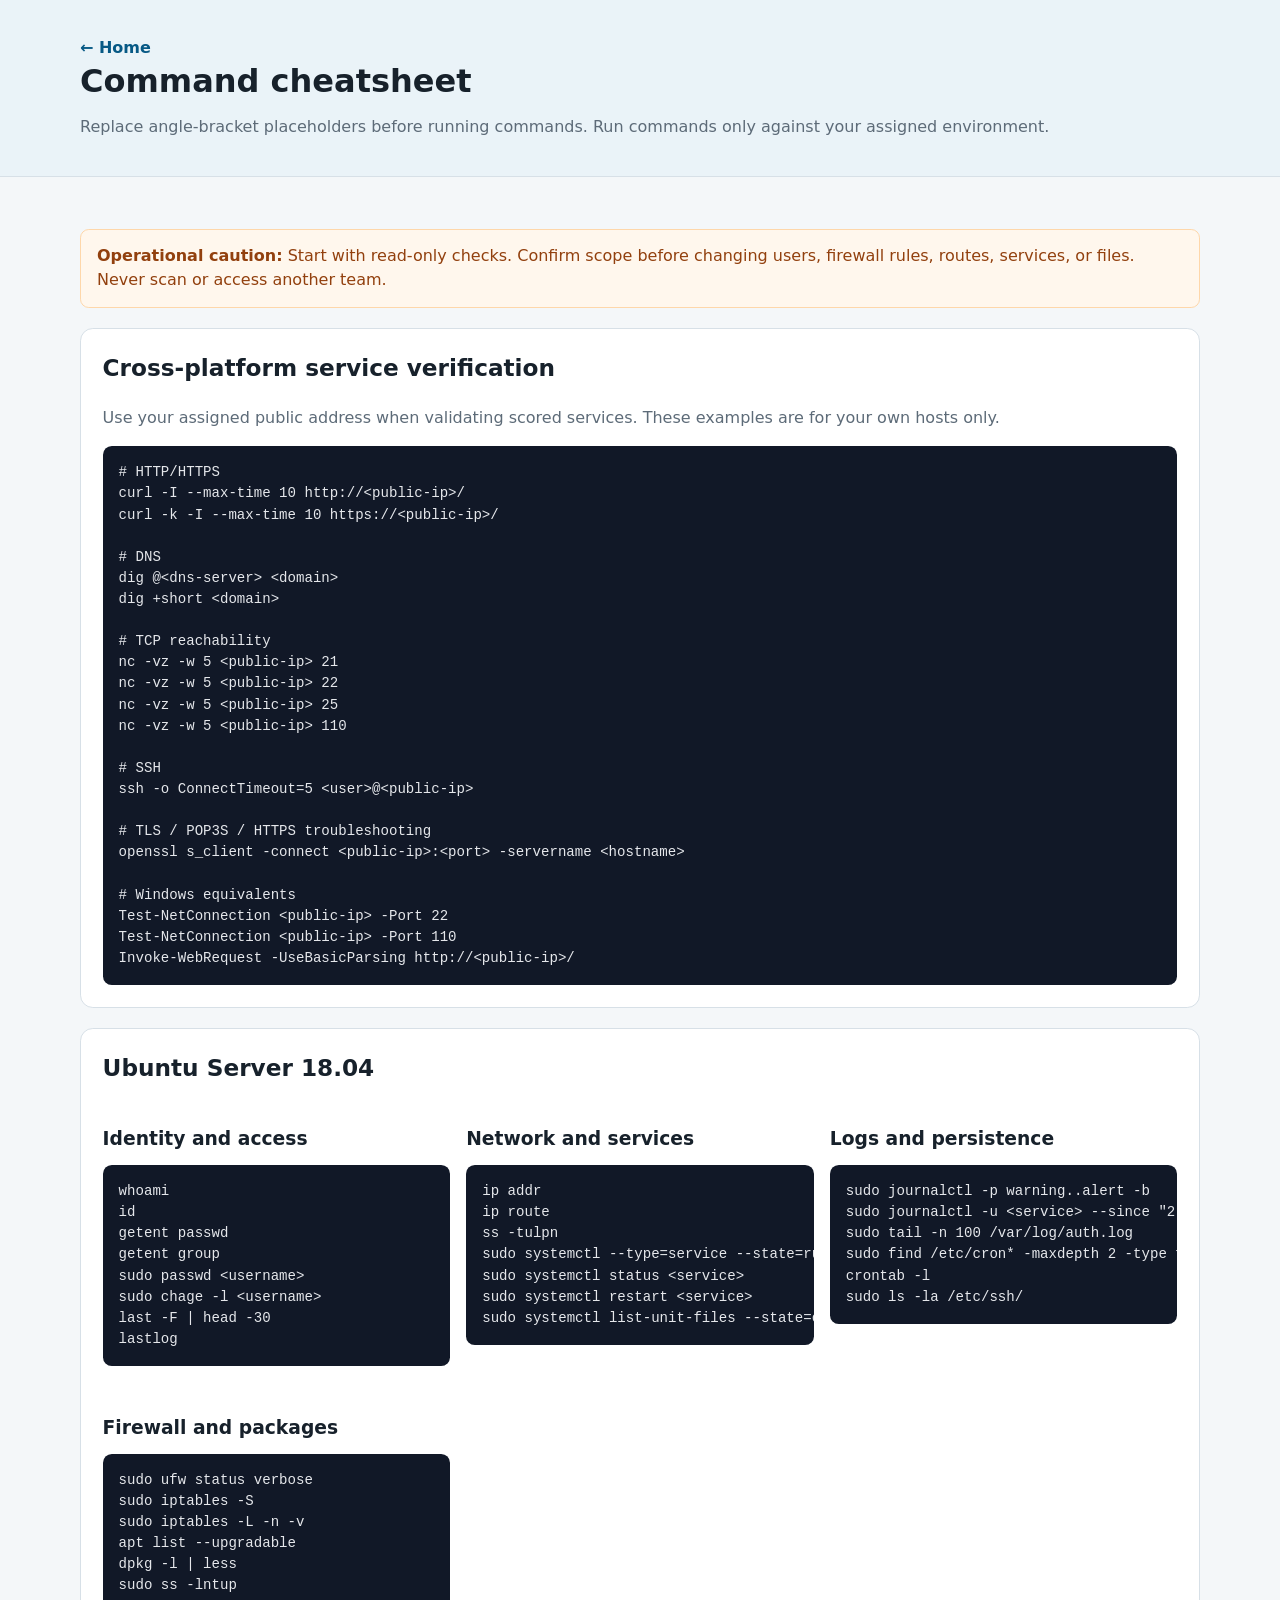
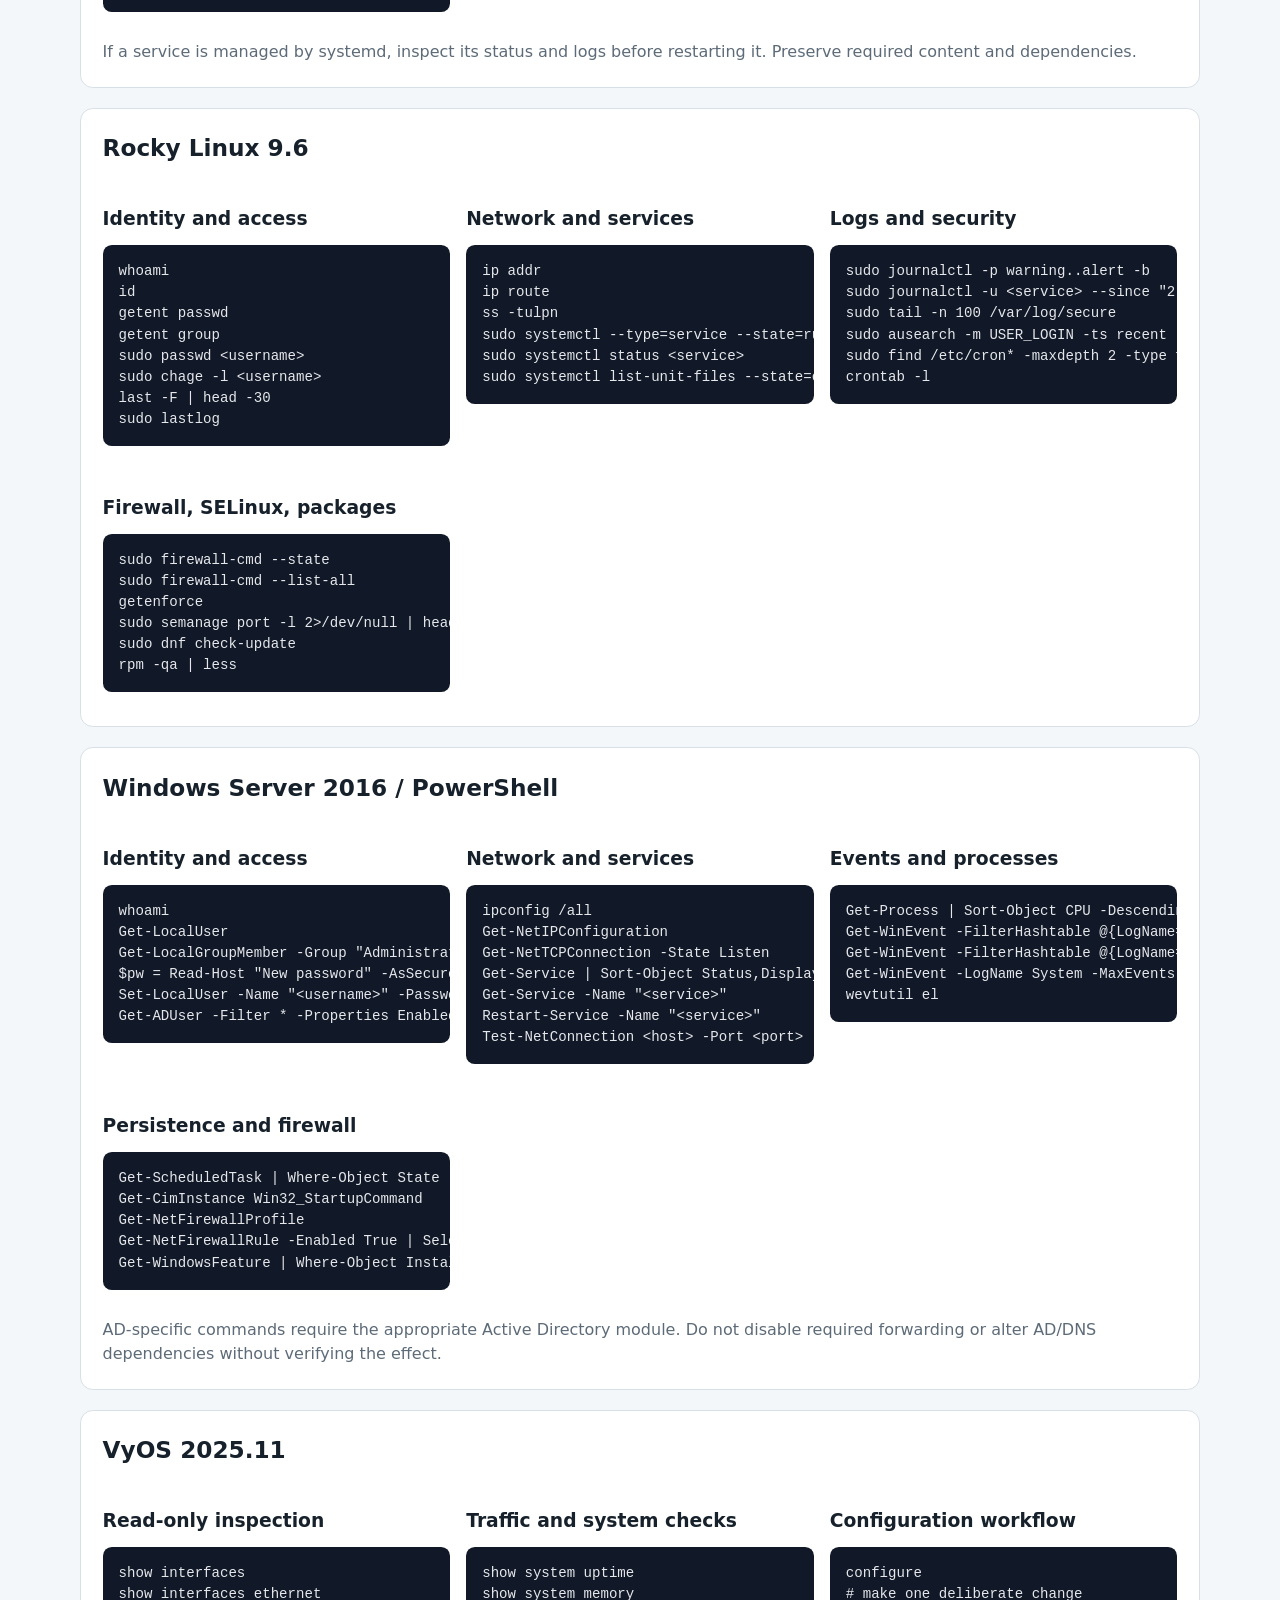
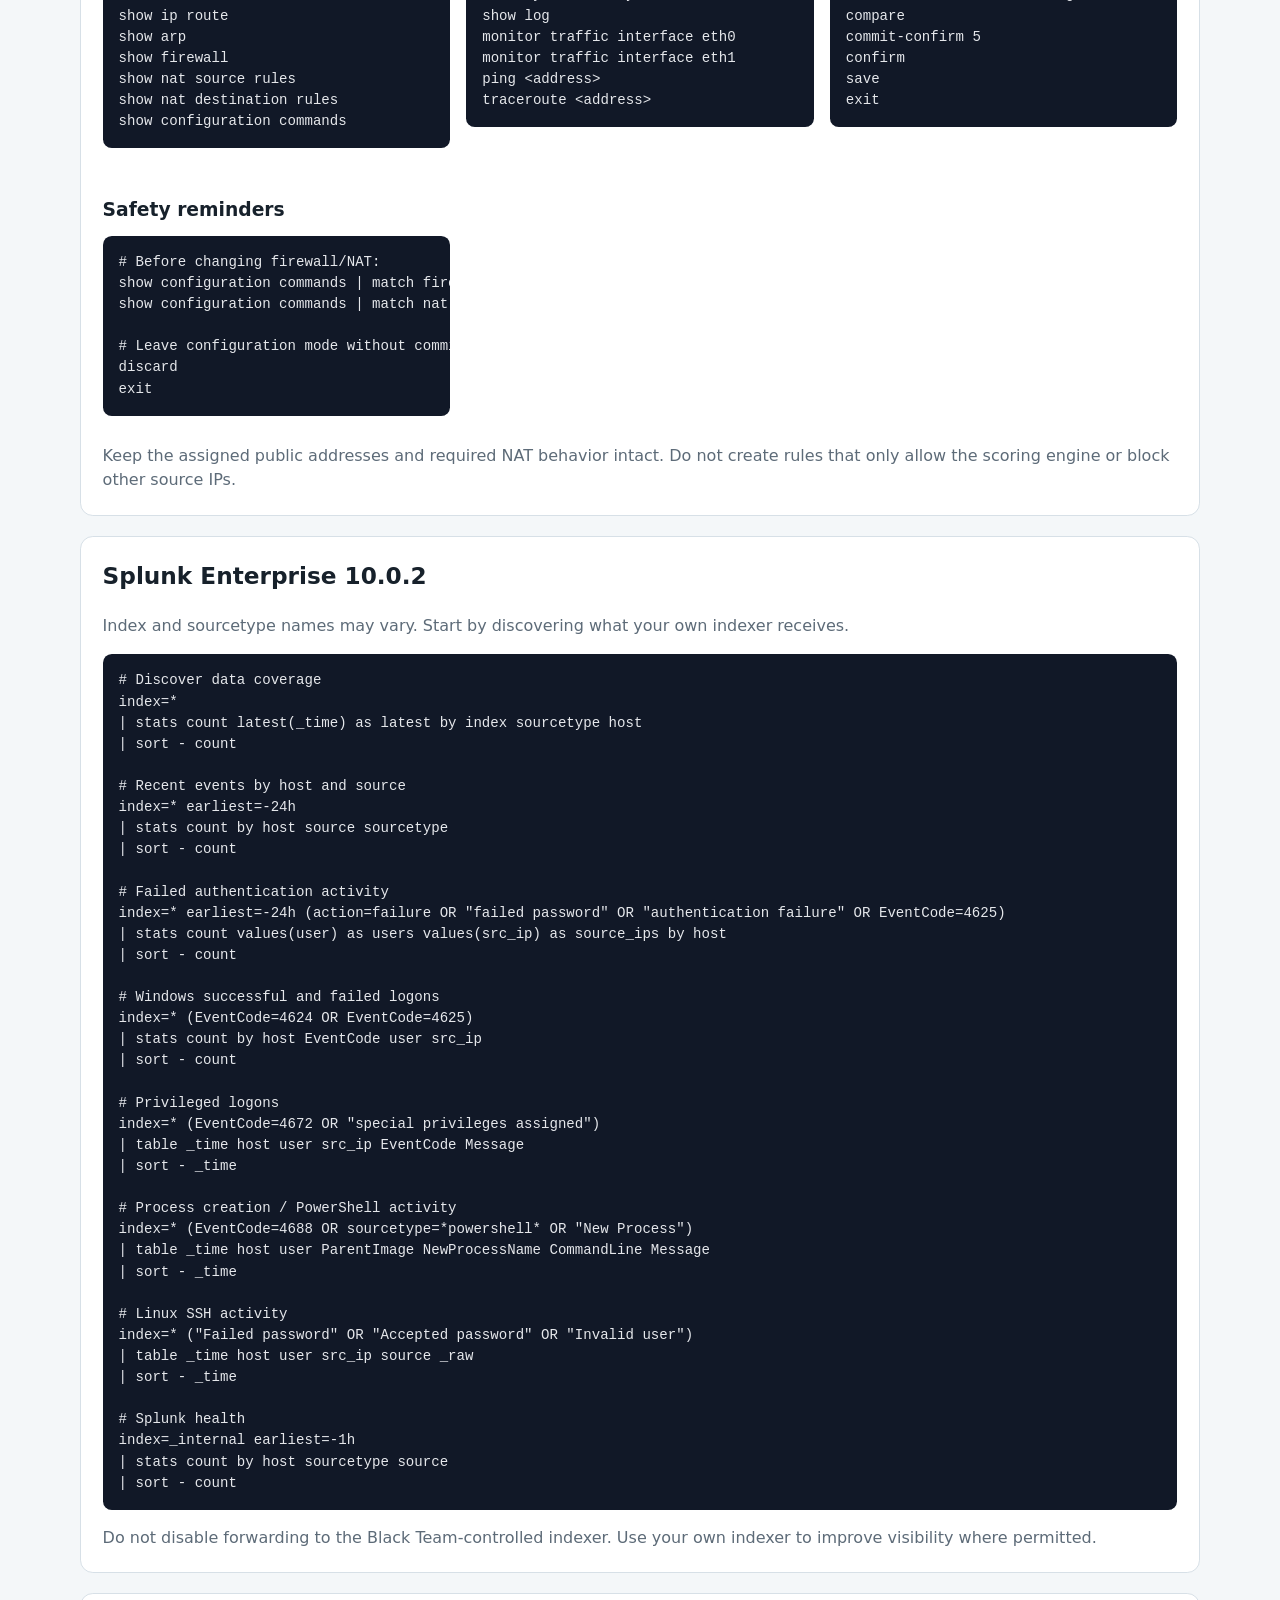
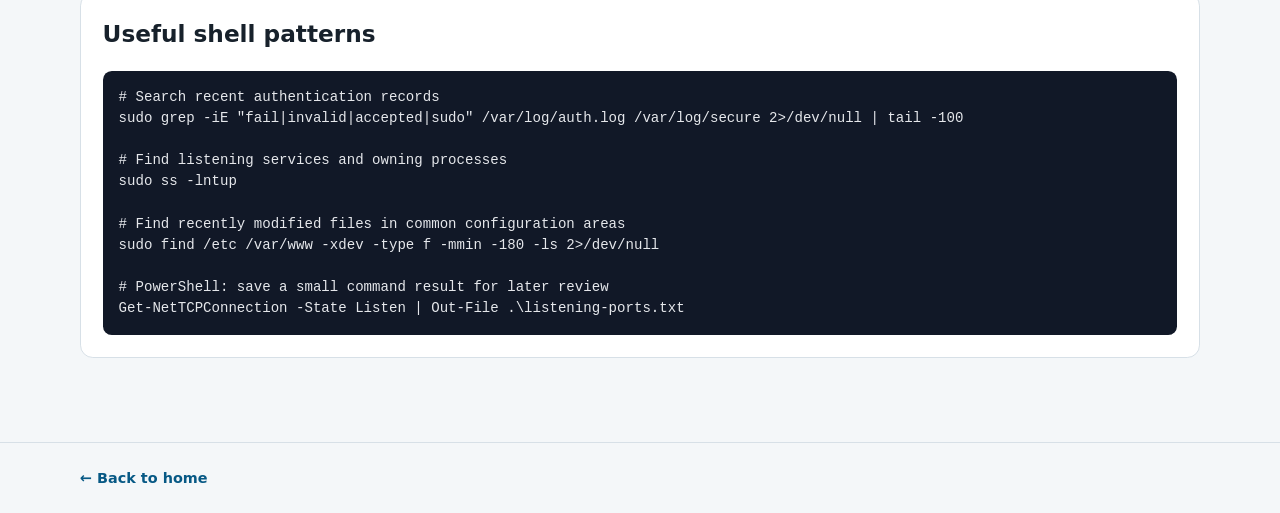
==== cheatsheet.html @ bb0052e3 "initial commit" ====
<!doctype html>
<html lang="en">
<head>
  <meta charset="utf-8">
  <meta name="viewport" content="width=device-width, initial-scale=1">
  <title>Command Cheatsheet | BYU CCDC Prep</title>
  <link rel="stylesheet" href="styles.css">
</head>
<body>
  <header class="page-header"><div class="wrap"><a class="back" href="index.html">← Home</a><h1>Command cheatsheet</h1><p class="muted">Replace angle-bracket placeholders before running commands. Run commands only against your assigned environment.</p></div></header>
  <main class="wrap">
    <div class="notice warning"><strong>Operational caution:</strong> Start with read-only checks. Confirm scope before changing users, firewall rules, routes, services, or files. Never scan or access another team.</div>

    <section class="section">
      <h2>Cross-platform service verification</h2>
      <p class="muted">Use your assigned public address when validating scored services. These examples are for your own hosts only.</p>
      <pre># HTTP/HTTPS
curl -I --max-time 10 http://&lt;public-ip&gt;/
curl -k -I --max-time 10 https://&lt;public-ip&gt;/

# DNS
dig @&lt;dns-server&gt; &lt;domain&gt;
dig +short &lt;domain&gt;

# TCP reachability
nc -vz -w 5 &lt;public-ip&gt; 21
nc -vz -w 5 &lt;public-ip&gt; 22
nc -vz -w 5 &lt;public-ip&gt; 25
nc -vz -w 5 &lt;public-ip&gt; 110

# SSH
ssh -o ConnectTimeout=5 &lt;user&gt;@&lt;public-ip&gt;

# TLS / POP3S / HTTPS troubleshooting
openssl s_client -connect &lt;public-ip&gt;:&lt;port&gt; -servername &lt;hostname&gt;

# Windows equivalents
Test-NetConnection &lt;public-ip&gt; -Port 22
Test-NetConnection &lt;public-ip&gt; -Port 110
Invoke-WebRequest -UseBasicParsing http://&lt;public-ip&gt;/</pre>
    </section>

    <section class="section">
      <h2>Ubuntu Server 18.04</h2>
      <div class="grid-2">
        <div><h3>Identity and access</h3><pre>whoami
id
getent passwd
getent group
sudo passwd &lt;username&gt;
sudo chage -l &lt;username&gt;
last -F | head -30
lastlog</pre></div>
        <div><h3>Network and services</h3><pre>ip addr
ip route
ss -tulpn
sudo systemctl --type=service --state=running
sudo systemctl status &lt;service&gt;
sudo systemctl restart &lt;service&gt;
sudo systemctl list-unit-files --state=enabled</pre></div>
        <div><h3>Logs and persistence</h3><pre>sudo journalctl -p warning..alert -b
sudo journalctl -u &lt;service&gt; --since "2 hours ago"
sudo tail -n 100 /var/log/auth.log
sudo find /etc/cron* -maxdepth 2 -type f -ls
crontab -l
sudo ls -la /etc/ssh/</pre></div>
        <div><h3>Firewall and packages</h3><pre>sudo ufw status verbose
sudo iptables -S
sudo iptables -L -n -v
apt list --upgradable
dpkg -l | less
sudo ss -lntup</pre></div>
      </div>
      <p class="muted">If a service is managed by systemd, inspect its status and logs before restarting it. Preserve required content and dependencies.</p>
    </section>

    <section class="section">
      <h2>Rocky Linux 9.6</h2>
      <div class="grid-2">
        <div><h3>Identity and access</h3><pre>whoami
id
getent passwd
getent group
sudo passwd &lt;username&gt;
sudo chage -l &lt;username&gt;
last -F | head -30
sudo lastlog</pre></div>
        <div><h3>Network and services</h3><pre>ip addr
ip route
ss -tulpn
sudo systemctl --type=service --state=running
sudo systemctl status &lt;service&gt;
sudo systemctl list-unit-files --state=enabled</pre></div>
        <div><h3>Logs and security</h3><pre>sudo journalctl -p warning..alert -b
sudo journalctl -u &lt;service&gt; --since "2 hours ago"
sudo tail -n 100 /var/log/secure
sudo ausearch -m USER_LOGIN -ts recent
sudo find /etc/cron* -maxdepth 2 -type f -ls
crontab -l</pre></div>
        <div><h3>Firewall, SELinux, packages</h3><pre>sudo firewall-cmd --state
sudo firewall-cmd --list-all
getenforce
sudo semanage port -l 2&gt;/dev/null | head
sudo dnf check-update
rpm -qa | less</pre></div>
      </div>
    </section>

    <section class="section">
      <h2>Windows Server 2016 / PowerShell</h2>
      <div class="grid-2">
        <div><h3>Identity and access</h3><pre>whoami
Get-LocalUser
Get-LocalGroupMember -Group "Administrators"
$pw = Read-Host "New password" -AsSecureString
Set-LocalUser -Name "&lt;username&gt;" -Password $pw
Get-ADUser -Filter * -Properties Enabled,LastLogonDate | Select Name,Enabled,LastLogonDate</pre></div>
        <div><h3>Network and services</h3><pre>ipconfig /all
Get-NetIPConfiguration
Get-NetTCPConnection -State Listen
Get-Service | Sort-Object Status,DisplayName
Get-Service -Name "&lt;service&gt;"
Restart-Service -Name "&lt;service&gt;"
Test-NetConnection &lt;host&gt; -Port &lt;port&gt;</pre></div>
        <div><h3>Events and processes</h3><pre>Get-Process | Sort-Object CPU -Descending | Select -First 20
Get-WinEvent -FilterHashtable @{LogName='Security';Id=4625;StartTime=(Get-Date).AddHours(-2)}
Get-WinEvent -FilterHashtable @{LogName='Security';Id=4624;StartTime=(Get-Date).AddHours(-2)}
Get-WinEvent -LogName System -MaxEvents 50
wevtutil el</pre></div>
        <div><h3>Persistence and firewall</h3><pre>Get-ScheduledTask | Where-Object State -ne 'Disabled'
Get-CimInstance Win32_StartupCommand
Get-NetFirewallProfile
Get-NetFirewallRule -Enabled True | Select DisplayName,Direction,Action,Profile
Get-WindowsFeature | Where-Object Installed</pre></div>
      </div>
      <p class="muted">AD-specific commands require the appropriate Active Directory module. Do not disable required forwarding or alter AD/DNS dependencies without verifying the effect.</p>
    </section>

    <section class="section">
      <h2>VyOS 2025.11</h2>
      <div class="grid-2">
        <div><h3>Read-only inspection</h3><pre>show interfaces
show interfaces ethernet
show ip route
show arp
show firewall
show nat source rules
show nat destination rules
show configuration commands</pre></div>
        <div><h3>Traffic and system checks</h3><pre>show system uptime
show system memory
show log
monitor traffic interface eth0
monitor traffic interface eth1
ping &lt;address&gt;
traceroute &lt;address&gt;</pre></div>
        <div><h3>Configuration workflow</h3><pre>configure
# make one deliberate change
compare
commit-confirm 5
confirm
save
exit</pre></div>
        <div><h3>Safety reminders</h3><pre># Before changing firewall/NAT:
show configuration commands | match firewall
show configuration commands | match nat

# Leave configuration mode without committing:
discard
exit</pre></div>
      </div>
      <p class="muted">Keep the assigned public addresses and required NAT behavior intact. Do not create rules that only allow the scoring engine or block other source IPs.</p>
    </section>

    <section class="section">
      <h2>Splunk Enterprise 10.0.2</h2>
      <p class="muted">Index and sourcetype names may vary. Start by discovering what your own indexer receives.</p>
      <pre># Discover data coverage
index=*
| stats count latest(_time) as latest by index sourcetype host
| sort - count

# Recent events by host and source
index=* earliest=-24h
| stats count by host source sourcetype
| sort - count

# Failed authentication activity
index=* earliest=-24h (action=failure OR "failed password" OR "authentication failure" OR EventCode=4625)
| stats count values(user) as users values(src_ip) as source_ips by host
| sort - count

# Windows successful and failed logons
index=* (EventCode=4624 OR EventCode=4625)
| stats count by host EventCode user src_ip
| sort - count

# Privileged logons
index=* (EventCode=4672 OR "special privileges assigned")
| table _time host user src_ip EventCode Message
| sort - _time

# Process creation / PowerShell activity
index=* (EventCode=4688 OR sourcetype=*powershell* OR "New Process")
| table _time host user ParentImage NewProcessName CommandLine Message
| sort - _time

# Linux SSH activity
index=* ("Failed password" OR "Accepted password" OR "Invalid user")
| table _time host user src_ip source _raw
| sort - _time

# Splunk health
index=_internal earliest=-1h
| stats count by host sourcetype source
| sort - count</pre>
      <p class="muted">Do not disable forwarding to the Black Team-controlled indexer. Use your own indexer to improve visibility where permitted.</p>
    </section>

    <section class="section">
      <h2>Useful shell patterns</h2>
      <pre># Search recent authentication records
sudo grep -iE "fail|invalid|accepted|sudo" /var/log/auth.log /var/log/secure 2&gt;/dev/null | tail -100

# Find listening services and owning processes
sudo ss -lntup

# Find recently modified files in common configuration areas
sudo find /etc /var/www -xdev -type f -mmin -180 -ls 2&gt;/dev/null

# PowerShell: save a small command result for later review
Get-NetTCPConnection -State Listen | Out-File .\listening-ports.txt</pre>
    </section>
  </main>
  <footer class="site-footer"><div class="wrap"><a class="back" href="index.html">← Back to home</a></div></footer>
</body>
</html>
---- styles.css ----
:root {
  --ink: #17212b;
  --muted: #5d6b78;
  --line: #d7e0e7;
  --paper: #ffffff;
  --bg: #f4f7f9;
  --accent: #075985;
  --accent-light: #e0f2fe;
  --warn: #92400e;
  --warn-bg: #fff7ed;
  --code: #111827;
}

* { box-sizing: border-box; }
body {
  margin: 0;
  color: var(--ink);
  background: var(--bg);
  font-family: system-ui, -apple-system, BlinkMacSystemFont, "Segoe UI", sans-serif;
  line-height: 1.55;
}
.wrap { width: min(1120px, calc(100% - 2rem)); margin: 0 auto; }
.site-header { padding: 3rem 0 2.25rem; background: #eaf3f8; border-bottom: 1px solid var(--line); }
.site-header h1 { margin: .25rem 0 .5rem; font-size: clamp(2rem, 5vw, 3.3rem); line-height: 1.05; }
.eyebrow { margin: 0; color: var(--accent); font-weight: 700; text-transform: uppercase; letter-spacing: .08em; font-size: .8rem; }
.lead { color: var(--muted); font-size: 1.12rem; margin: 0; }
main { padding: 2rem 0 4rem; }
.card-grid { display: grid; grid-template-columns: repeat(auto-fit, minmax(240px, 1fr)); gap: 1rem; }
.card { display: block; padding: 1.4rem; color: inherit; text-decoration: none; background: var(--paper); border: 1px solid var(--line); border-radius: .8rem; box-shadow: 0 4px 16px rgba(23, 33, 43, .04); }
.card:hover { border-color: var(--accent); transform: translateY(-1px); }
.card h2 { margin: .35rem 0 .45rem; font-size: 1.25rem; }
.card p { margin: 0; color: var(--muted); }
.card-number { color: var(--accent); font-weight: 800; font-variant-numeric: tabular-nums; }
.plain-card { margin-top: 1rem; }
.plain-card h2 { margin-top: 0; }
.notice { padding: .85rem 1rem; border-radius: .55rem; margin-top: 1.25rem; }
.warning { color: var(--warn); background: var(--warn-bg); border: 1px solid #fed7aa; }
.page-header { padding: 2.25rem 0 1.25rem; background: #eaf3f8; border-bottom: 1px solid var(--line); }
.page-header h1 { margin: .2rem 0 .4rem; line-height: 1.1; }
.back { color: var(--accent); font-weight: 700; text-decoration: none; }
.section { margin: 1.25rem 0; padding: 1.35rem; background: var(--paper); border: 1px solid var(--line); border-radius: .8rem; }
.section h2 { margin-top: 0; font-size: 1.45rem; }
.section h3 { margin-bottom: .35rem; }
.section > :last-child { margin-bottom: 0; }
table { width: 100%; border-collapse: collapse; font-size: .95rem; }
th, td { padding: .65rem .7rem; text-align: left; vertical-align: top; border-bottom: 1px solid var(--line); }
th { background: #f0f6f9; font-weight: 750; }
tr:last-child td { border-bottom: 0; }
code, pre { font-family: ui-monospace, SFMono-Regular, Menlo, Monaco, Consolas, "Liberation Mono", monospace; }
code { padding: .12rem .3rem; background: #edf2f7; border-radius: .25rem; font-size: .9em; }
pre { overflow-x: auto; margin: .75rem 0; padding: 1rem; color: #e5e7eb; background: var(--code); border-radius: .55rem; font-size: .88rem; line-height: 1.5; }
.muted { color: var(--muted); }
.pill { display: inline-block; padding: .2rem .5rem; color: var(--accent); background: var(--accent-light); border-radius: 999px; font-size: .8rem; font-weight: 700; }
.grid-2 { display: grid; grid-template-columns: repeat(auto-fit, minmax(280px, 1fr)); gap: 1rem; }
.checklist { padding-left: 1.25rem; }
.checklist li { margin: .35rem 0; }
.site-footer { padding: 1.5rem 0; color: var(--muted); border-top: 1px solid var(--line); font-size: .9rem; }
@media (max-width: 700px) { th, td { padding: .5rem .4rem; } .section { padding: 1rem; } }
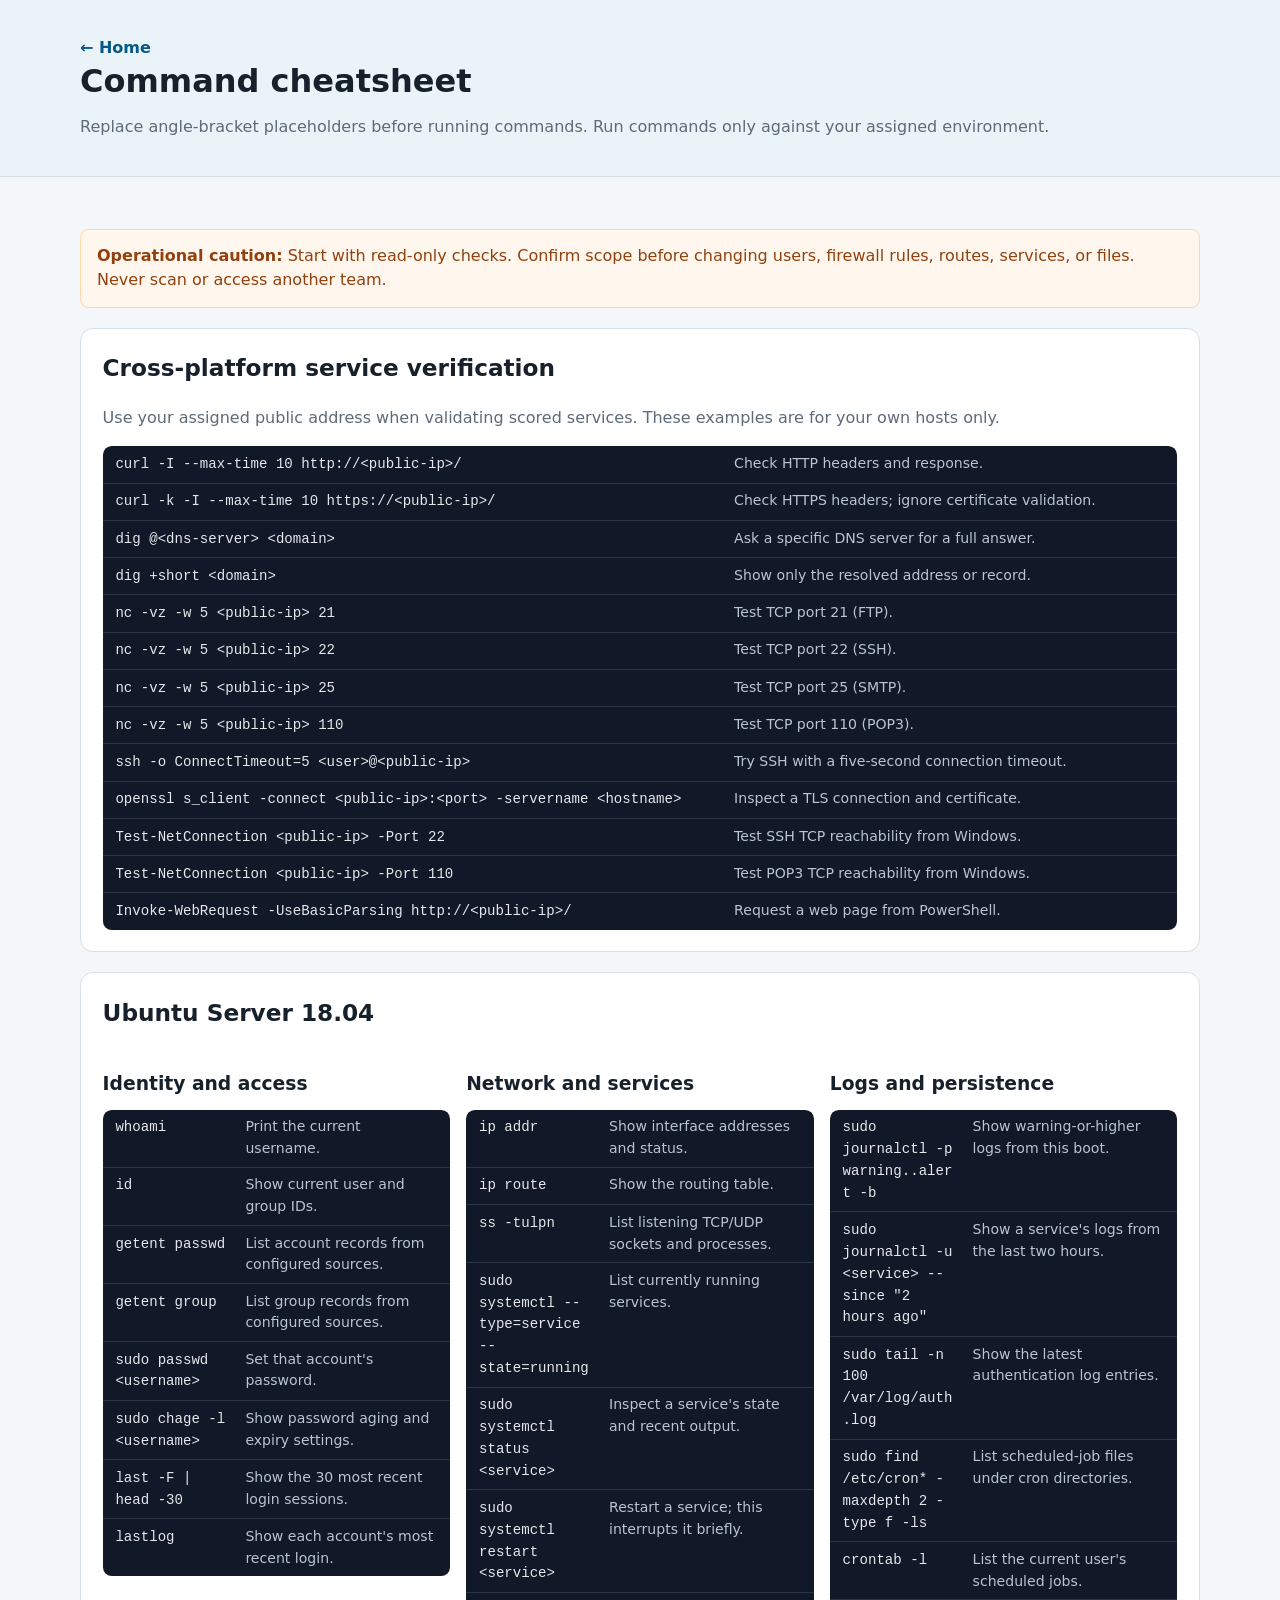
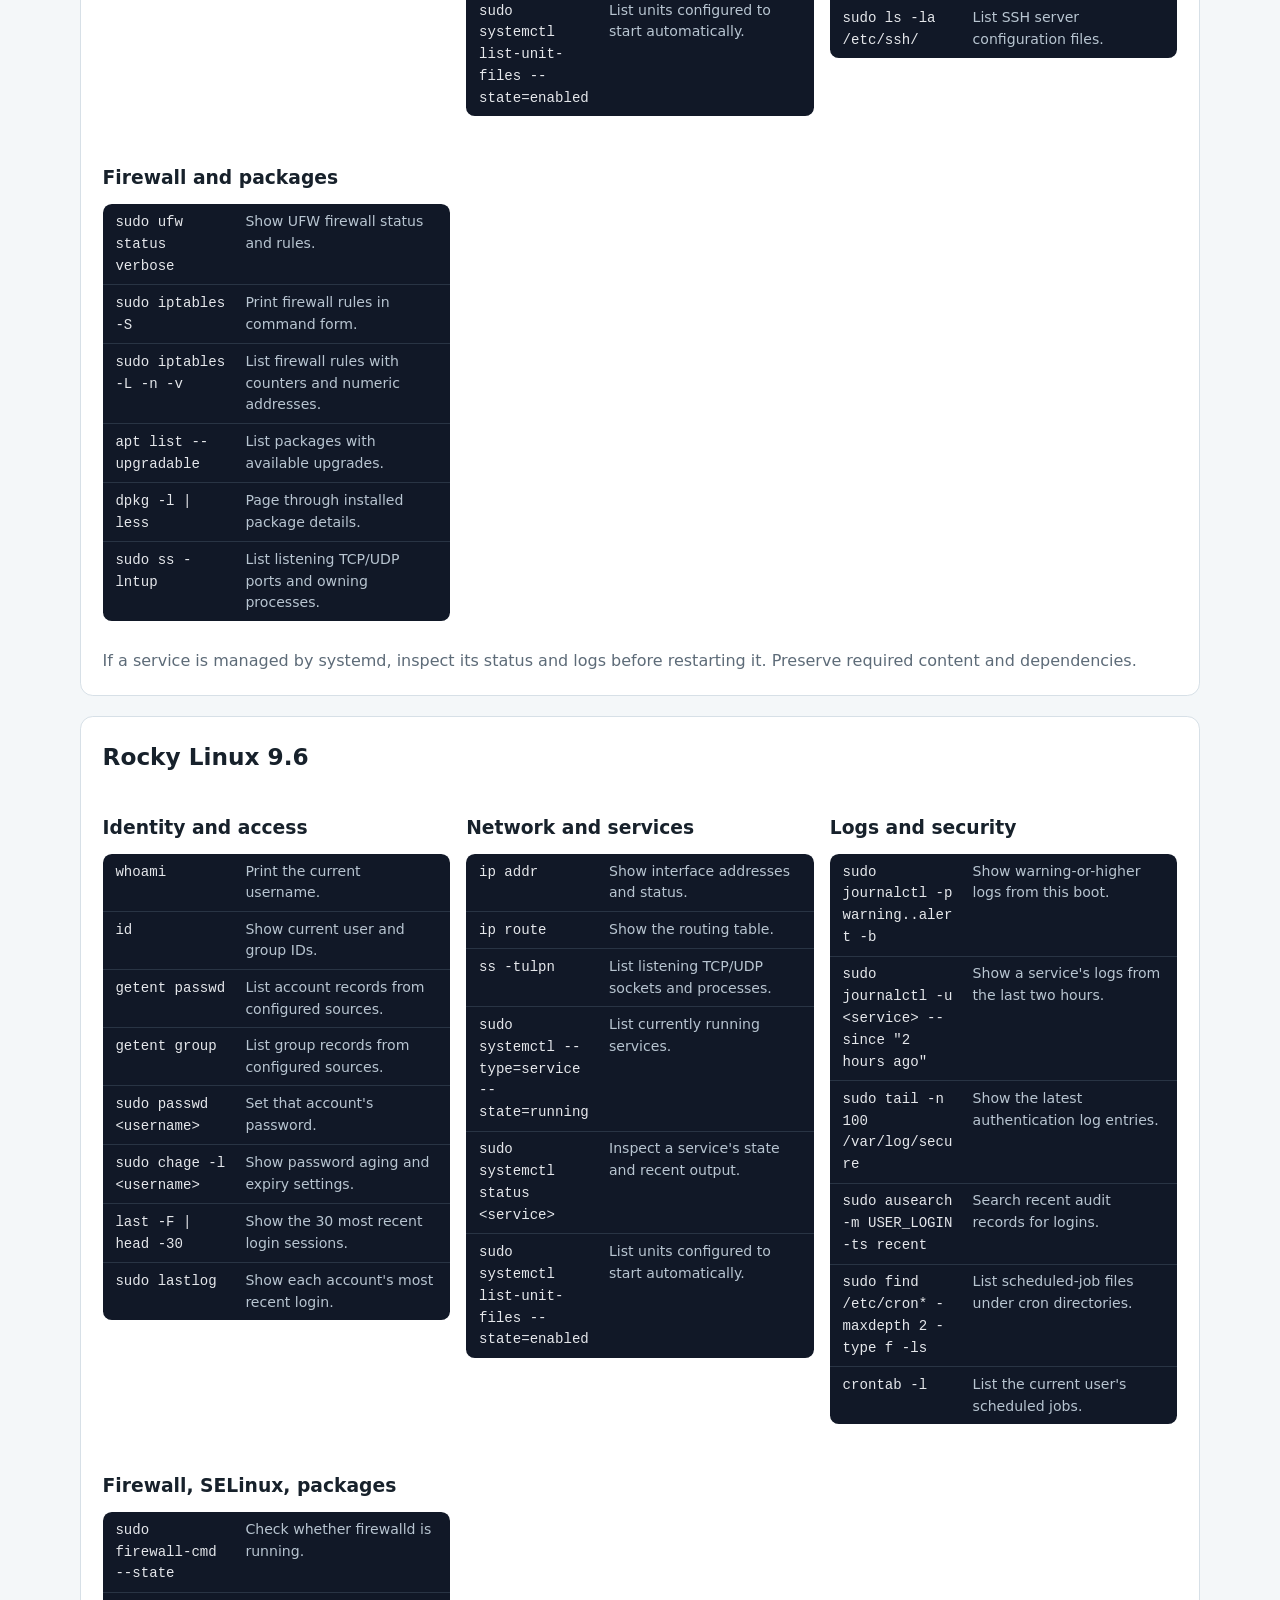
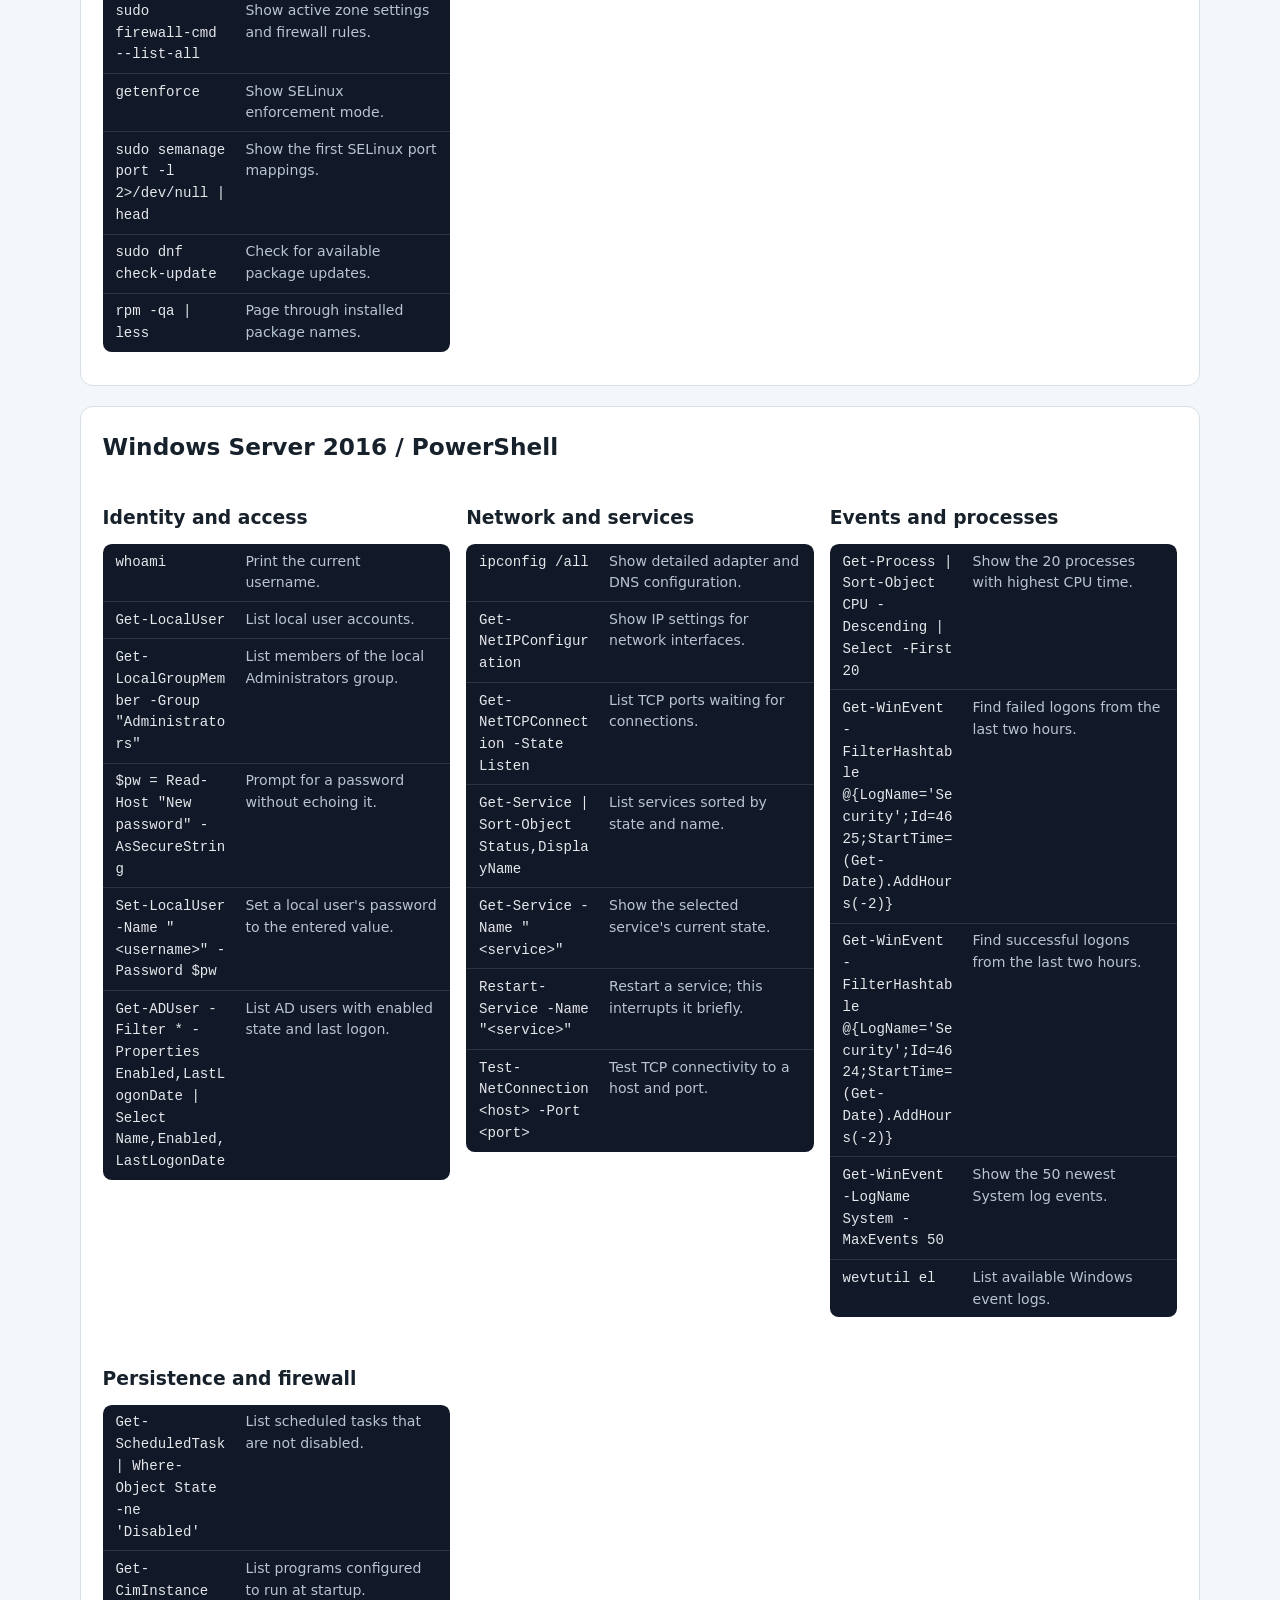
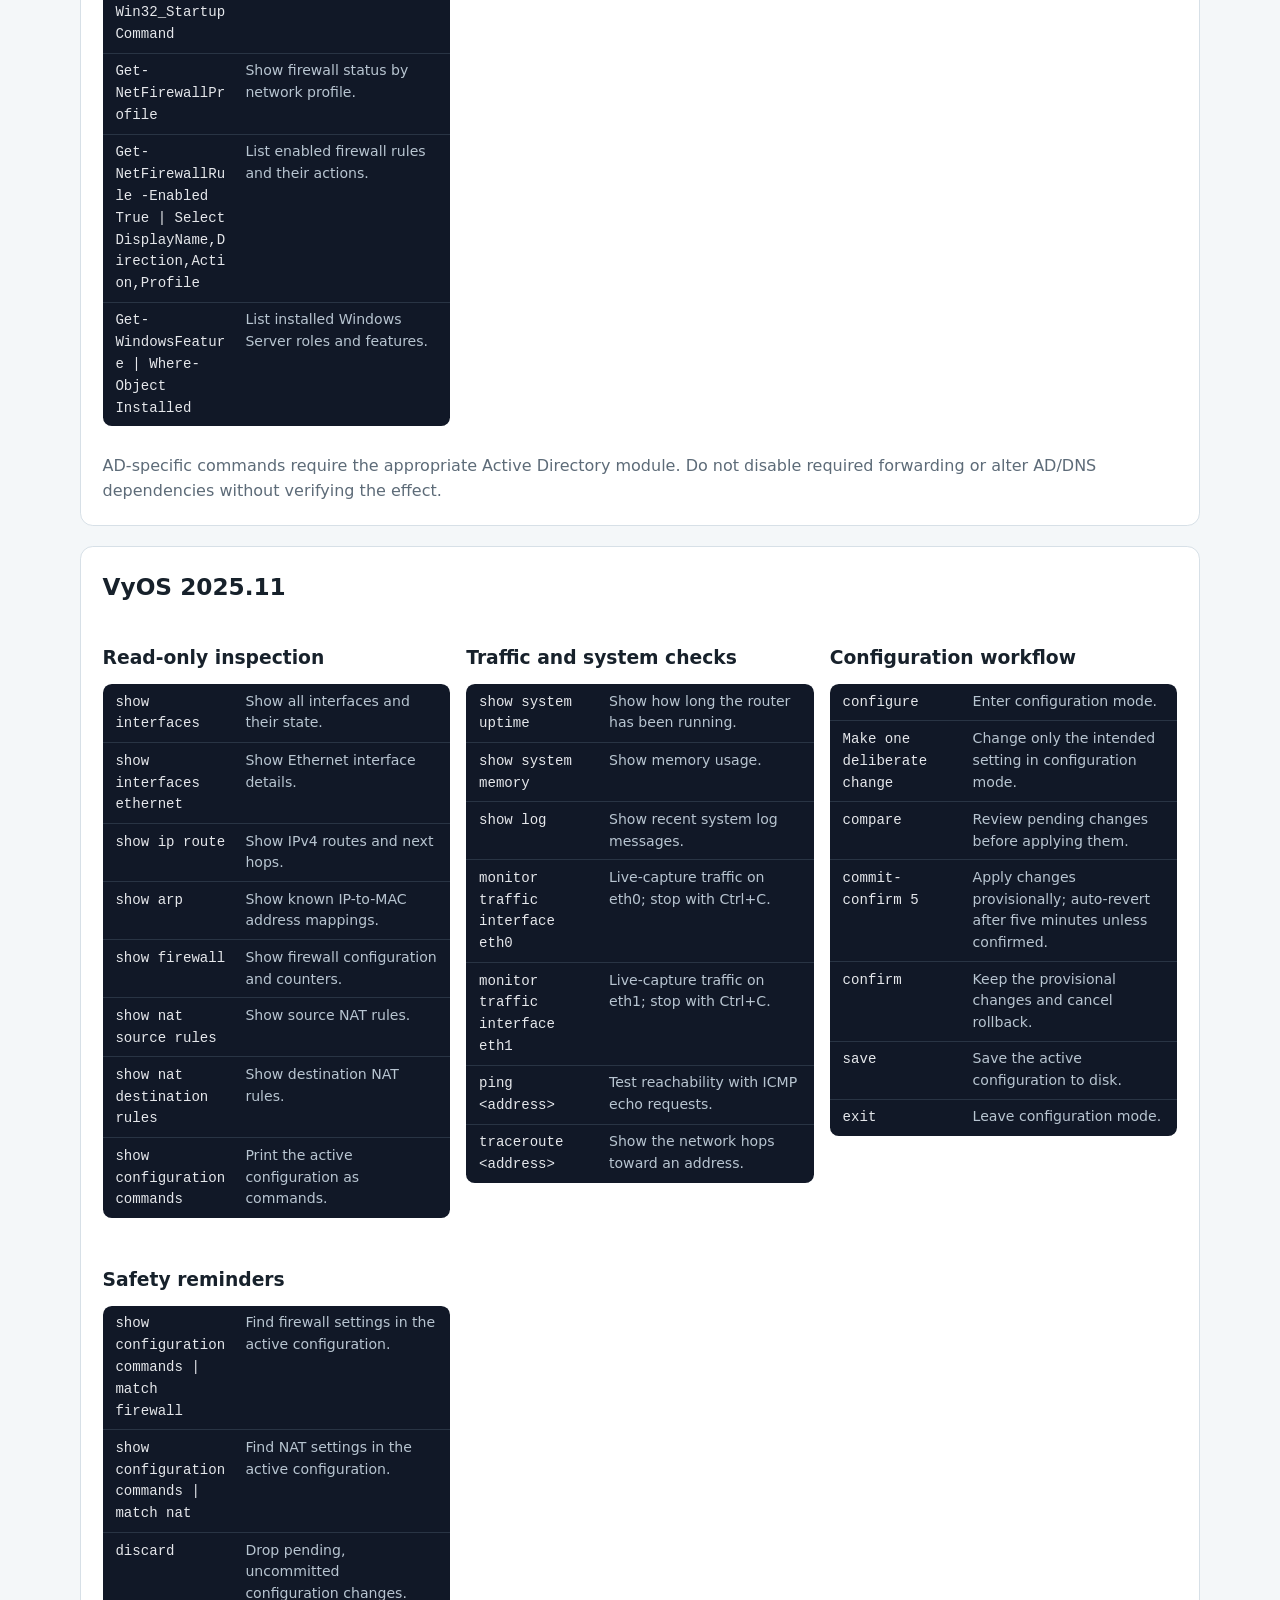
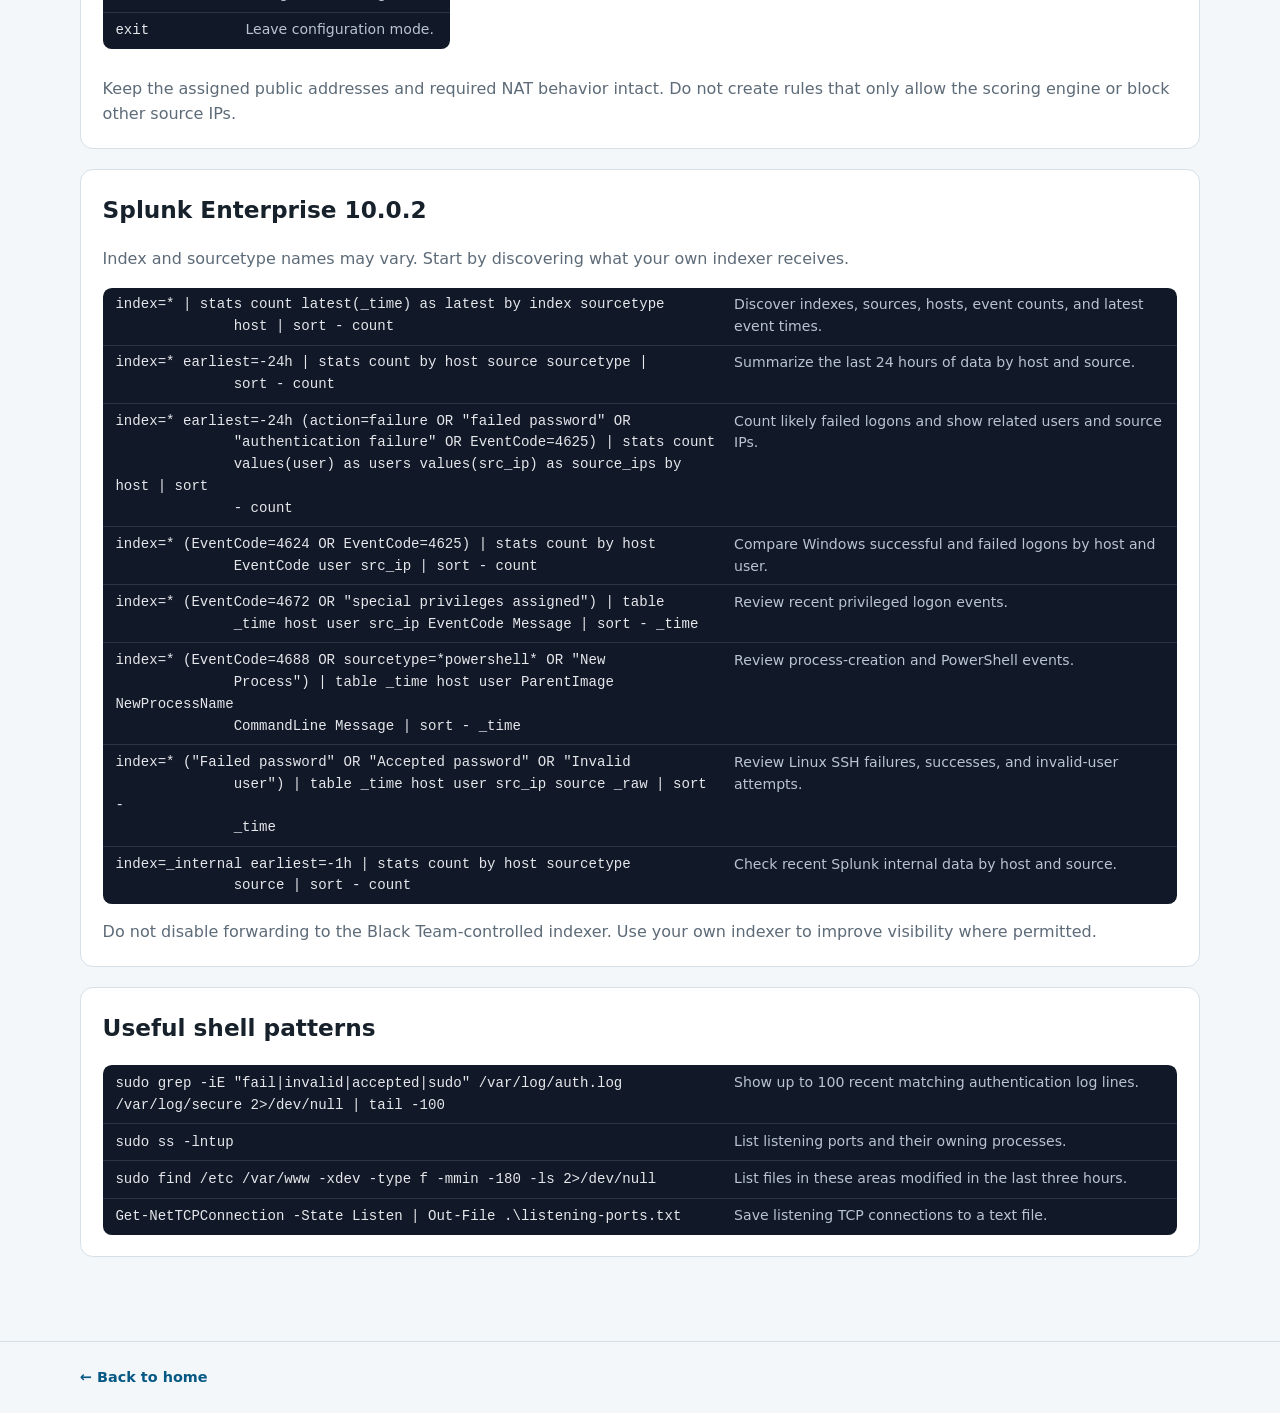
==== commit 4c764529: "fix: cheatsheet" ====
--- a/cheatsheet.html
+++ b/cheatsheet.html
@@ -1,237 +1,750 @@
 <!doctype html>
 <html lang="en">
-<head>
-  <meta charset="utf-8">
-  <meta name="viewport" content="width=device-width, initial-scale=1">
-  <title>Command Cheatsheet | BYU CCDC Prep</title>
-  <link rel="stylesheet" href="styles.css">
-</head>
-<body>
-  <header class="page-header"><div class="wrap"><a class="back" href="index.html">← Home</a><h1>Command cheatsheet</h1><p class="muted">Replace angle-bracket placeholders before running commands. Run commands only against your assigned environment.</p></div></header>
-  <main class="wrap">
-    <div class="notice warning"><strong>Operational caution:</strong> Start with read-only checks. Confirm scope before changing users, firewall rules, routes, services, or files. Never scan or access another team.</div>
+  <head>
+    <meta charset="utf-8" />
+    <meta name="viewport" content="width=device-width, initial-scale=1" />
+    <title>Command Cheatsheet | BYU CCDC Prep</title>
+    <link rel="stylesheet" href="styles.css" />
+  </head>
+  <body>
+    <header class="page-header">
+      <div class="wrap">
+        <a class="back" href="index.html">← Home</a>
+        <h1>Command cheatsheet</h1>
+        <p class="muted">
+          Replace angle-bracket placeholders before running commands. Run
+          commands only against your assigned environment.
+        </p>
+      </div>
+    </header>
+    <main class="wrap">
+      <div class="notice warning">
+        <strong>Operational caution:</strong> Start with read-only checks.
+        Confirm scope before changing users, firewall rules, routes, services,
+        or files. Never scan or access another team.
+      </div>
 
-    <section class="section">
-      <h2>Cross-platform service verification</h2>
-      <p class="muted">Use your assigned public address when validating scored services. These examples are for your own hosts only.</p>
-      <pre># HTTP/HTTPS
-curl -I --max-time 10 http://&lt;public-ip&gt;/
-curl -k -I --max-time 10 https://&lt;public-ip&gt;/
+      <section class="section">
+        <h2>Cross-platform service verification</h2>
+        <p class="muted">
+          Use your assigned public address when validating scored services.
+          These examples are for your own hosts only.
+        </p>
+        <div class="command-list">
+          <div class="command-row">
+            <code>curl -I --max-time 10 http://&lt;public-ip&gt;/</code
+            ><span>Check HTTP headers and response.</span>
+          </div>
+          <div class="command-row">
+            <code>curl -k -I --max-time 10 https://&lt;public-ip&gt;/</code
+            ><span>Check HTTPS headers; ignore certificate validation.</span>
+          </div>
+          <div class="command-row">
+            <code>dig @&lt;dns-server&gt; &lt;domain&gt;</code
+            ><span>Ask a specific DNS server for a full answer.</span>
+          </div>
+          <div class="command-row">
+            <code>dig +short &lt;domain&gt;</code
+            ><span>Show only the resolved address or record.</span>
+          </div>
+          <div class="command-row">
+            <code>nc -vz -w 5 &lt;public-ip&gt; 21</code
+            ><span>Test TCP port 21 (FTP).</span>
+          </div>
+          <div class="command-row">
+            <code>nc -vz -w 5 &lt;public-ip&gt; 22</code
+            ><span>Test TCP port 22 (SSH).</span>
+          </div>
+          <div class="command-row">
+            <code>nc -vz -w 5 &lt;public-ip&gt; 25</code
+            ><span>Test TCP port 25 (SMTP).</span>
+          </div>
+          <div class="command-row">
+            <code>nc -vz -w 5 &lt;public-ip&gt; 110</code
+            ><span>Test TCP port 110 (POP3).</span>
+          </div>
+          <div class="command-row">
+            <code>ssh -o ConnectTimeout=5 &lt;user&gt;@&lt;public-ip&gt;</code
+            ><span>Try SSH with a five-second connection timeout.</span>
+          </div>
+          <div class="command-row">
+            <code
+              >openssl s_client -connect &lt;public-ip&gt;:&lt;port&gt;
+              -servername &lt;hostname&gt;</code
+            ><span>Inspect a TLS connection and certificate.</span>
+          </div>
+          <div class="command-row">
+            <code>Test-NetConnection &lt;public-ip&gt; -Port 22</code
+            ><span>Test SSH TCP reachability from Windows.</span>
+          </div>
+          <div class="command-row">
+            <code>Test-NetConnection &lt;public-ip&gt; -Port 110</code
+            ><span>Test POP3 TCP reachability from Windows.</span>
+          </div>
+          <div class="command-row">
+            <code
+              >Invoke-WebRequest -UseBasicParsing
+              http://&lt;public-ip&gt;/</code
+            ><span>Request a web page from PowerShell.</span>
+          </div>
+        </div>
+      </section>
 
-# DNS
-dig @&lt;dns-server&gt; &lt;domain&gt;
-dig +short &lt;domain&gt;
+      <section class="section">
+        <h2>Ubuntu Server 18.04</h2>
+        <div class="grid-2">
+          <div>
+            <h3>Identity and access</h3>
+            <div class="command-list">
+              <div class="command-row">
+                <code>whoami</code><span>Print the current username.</span>
+              </div>
+              <div class="command-row">
+                <code>id</code><span>Show current user and group IDs.</span>
+              </div>
+              <div class="command-row">
+                <code>getent passwd</code
+                ><span>List account records from configured sources.</span>
+              </div>
+              <div class="command-row">
+                <code>getent group</code
+                ><span>List group records from configured sources.</span>
+              </div>
+              <div class="command-row">
+                <code>sudo passwd &lt;username&gt;</code
+                ><span>Set that account's password.</span>
+              </div>
+              <div class="command-row">
+                <code>sudo chage -l &lt;username&gt;</code
+                ><span>Show password aging and expiry settings.</span>
+              </div>
+              <div class="command-row">
+                <code>last -F | head -30</code
+                ><span>Show the 30 most recent login sessions.</span>
+              </div>
+              <div class="command-row">
+                <code>lastlog</code
+                ><span>Show each account's most recent login.</span>
+              </div>
+            </div>
+          </div>
+          <div>
+            <h3>Network and services</h3>
+            <div class="command-list">
+              <div class="command-row">
+                <code>ip addr</code
+                ><span>Show interface addresses and status.</span>
+              </div>
+              <div class="command-row">
+                <code>ip route</code><span>Show the routing table.</span>
+              </div>
+              <div class="command-row">
+                <code>ss -tulpn</code
+                ><span>List listening TCP/UDP sockets and processes.</span>
+              </div>
+              <div class="command-row">
+                <code>sudo systemctl --type=service --state=running</code
+                ><span>List currently running services.</span>
+              </div>
+              <div class="command-row">
+                <code>sudo systemctl status &lt;service&gt;</code
+                ><span>Inspect a service's state and recent output.</span>
+              </div>
+              <div class="command-row">
+                <code>sudo systemctl restart &lt;service&gt;</code
+                ><span>Restart a service; this interrupts it briefly.</span>
+              </div>
+              <div class="command-row">
+                <code>sudo systemctl list-unit-files --state=enabled</code
+                ><span>List units configured to start automatically.</span>
+              </div>
+            </div>
+          </div>
+          <div>
+            <h3>Logs and persistence</h3>
+            <div class="command-list">
+              <div class="command-row">
+                <code>sudo journalctl -p warning..alert -b</code
+                ><span>Show warning-or-higher logs from this boot.</span>
+              </div>
+              <div class="command-row">
+                <code
+                  >sudo journalctl -u &lt;service&gt; --since "2 hours
+                  ago"</code
+                ><span>Show a service's logs from the last two hours.</span>
+              </div>
+              <div class="command-row">
+                <code>sudo tail -n 100 /var/log/auth.log</code
+                ><span>Show the latest authentication log entries.</span>
+              </div>
+              <div class="command-row">
+                <code>sudo find /etc/cron* -maxdepth 2 -type f -ls</code
+                ><span>List scheduled-job files under cron directories.</span>
+              </div>
+              <div class="command-row">
+                <code>crontab -l</code
+                ><span>List the current user's scheduled jobs.</span>
+              </div>
+              <div class="command-row">
+                <code>sudo ls -la /etc/ssh/</code
+                ><span>List SSH server configuration files.</span>
+              </div>
+            </div>
+          </div>
+          <div>
+            <h3>Firewall and packages</h3>
+            <div class="command-list">
+              <div class="command-row">
+                <code>sudo ufw status verbose</code
+                ><span>Show UFW firewall status and rules.</span>
+              </div>
+              <div class="command-row">
+                <code>sudo iptables -S</code
+                ><span>Print firewall rules in command form.</span>
+              </div>
+              <div class="command-row">
+                <code>sudo iptables -L -n -v</code
+                ><span
+                  >List firewall rules with counters and numeric
+                  addresses.</span
+                >
+              </div>
+              <div class="command-row">
+                <code>apt list --upgradable</code
+                ><span>List packages with available upgrades.</span>
+              </div>
+              <div class="command-row">
+                <code>dpkg -l | less</code
+                ><span>Page through installed package details.</span>
+              </div>
+              <div class="command-row">
+                <code>sudo ss -lntup</code
+                ><span>List listening TCP/UDP ports and owning processes.</span>
+              </div>
+            </div>
+          </div>
+        </div>
+        <p class="muted">
+          If a service is managed by systemd, inspect its status and logs before
+          restarting it. Preserve required content and dependencies.
+        </p>
+      </section>
 
-# TCP reachability
-nc -vz -w 5 &lt;public-ip&gt; 21
-nc -vz -w 5 &lt;public-ip&gt; 22
-nc -vz -w 5 &lt;public-ip&gt; 25
-nc -vz -w 5 &lt;public-ip&gt; 110
+      <section class="section">
+        <h2>Rocky Linux 9.6</h2>
+        <div class="grid-2">
+          <div>
+            <h3>Identity and access</h3>
+            <div class="command-list">
+              <div class="command-row">
+                <code>whoami</code><span>Print the current username.</span>
+              </div>
+              <div class="command-row">
+                <code>id</code><span>Show current user and group IDs.</span>
+              </div>
+              <div class="command-row">
+                <code>getent passwd</code
+                ><span>List account records from configured sources.</span>
+              </div>
+              <div class="command-row">
+                <code>getent group</code
+                ><span>List group records from configured sources.</span>
+              </div>
+              <div class="command-row">
+                <code>sudo passwd &lt;username&gt;</code
+                ><span>Set that account's password.</span>
+              </div>
+              <div class="command-row">
+                <code>sudo chage -l &lt;username&gt;</code
+                ><span>Show password aging and expiry settings.</span>
+              </div>
+              <div class="command-row">
+                <code>last -F | head -30</code
+                ><span>Show the 30 most recent login sessions.</span>
+              </div>
+              <div class="command-row">
+                <code>sudo lastlog</code
+                ><span>Show each account's most recent login.</span>
+              </div>
+            </div>
+          </div>
+          <div>
+            <h3>Network and services</h3>
+            <div class="command-list">
+              <div class="command-row">
+                <code>ip addr</code
+                ><span>Show interface addresses and status.</span>
+              </div>
+              <div class="command-row">
+                <code>ip route</code><span>Show the routing table.</span>
+              </div>
+              <div class="command-row">
+                <code>ss -tulpn</code
+                ><span>List listening TCP/UDP sockets and processes.</span>
+              </div>
+              <div class="command-row">
+                <code>sudo systemctl --type=service --state=running</code
+                ><span>List currently running services.</span>
+              </div>
+              <div class="command-row">
+                <code>sudo systemctl status &lt;service&gt;</code
+                ><span>Inspect a service's state and recent output.</span>
+              </div>
+              <div class="command-row">
+                <code>sudo systemctl list-unit-files --state=enabled</code
+                ><span>List units configured to start automatically.</span>
+              </div>
+            </div>
+          </div>
+          <div>
+            <h3>Logs and security</h3>
+            <div class="command-list">
+              <div class="command-row">
+                <code>sudo journalctl -p warning..alert -b</code
+                ><span>Show warning-or-higher logs from this boot.</span>
+              </div>
+              <div class="command-row">
+                <code
+                  >sudo journalctl -u &lt;service&gt; --since "2 hours
+                  ago"</code
+                ><span>Show a service's logs from the last two hours.</span>
+              </div>
+              <div class="command-row">
+                <code>sudo tail -n 100 /var/log/secure</code
+                ><span>Show the latest authentication log entries.</span>
+              </div>
+              <div class="command-row">
+                <code>sudo ausearch -m USER_LOGIN -ts recent</code
+                ><span>Search recent audit records for logins.</span>
+              </div>
+              <div class="command-row">
+                <code>sudo find /etc/cron* -maxdepth 2 -type f -ls</code
+                ><span>List scheduled-job files under cron directories.</span>
+              </div>
+              <div class="command-row">
+                <code>crontab -l</code
+                ><span>List the current user's scheduled jobs.</span>
+              </div>
+            </div>
+          </div>
+          <div>
+            <h3>Firewall, SELinux, packages</h3>
+            <div class="command-list">
+              <div class="command-row">
+                <code>sudo firewall-cmd --state</code
+                ><span>Check whether firewalld is running.</span>
+              </div>
+              <div class="command-row">
+                <code>sudo firewall-cmd --list-all</code
+                ><span>Show active zone settings and firewall rules.</span>
+              </div>
+              <div class="command-row">
+                <code>getenforce</code
+                ><span>Show SELinux enforcement mode.</span>
+              </div>
+              <div class="command-row">
+                <code>sudo semanage port -l 2&gt;/dev/null | head</code
+                ><span>Show the first SELinux port mappings.</span>
+              </div>
+              <div class="command-row">
+                <code>sudo dnf check-update</code
+                ><span>Check for available package updates.</span>
+              </div>
+              <div class="command-row">
+                <code>rpm -qa | less</code
+                ><span>Page through installed package names.</span>
+              </div>
+            </div>
+          </div>
+        </div>
+      </section>
 
-# SSH
-ssh -o ConnectTimeout=5 &lt;user&gt;@&lt;public-ip&gt;
+      <section class="section">
+        <h2>Windows Server 2016 / PowerShell</h2>
+        <div class="grid-2">
+          <div>
+            <h3>Identity and access</h3>
+            <div class="command-list">
+              <div class="command-row">
+                <code>whoami</code><span>Print the current username.</span>
+              </div>
+              <div class="command-row">
+                <code>Get-LocalUser</code><span>List local user accounts.</span>
+              </div>
+              <div class="command-row">
+                <code>Get-LocalGroupMember -Group "Administrators"</code
+                ><span>List members of the local Administrators group.</span>
+              </div>
+              <div class="command-row">
+                <code>$pw = Read-Host "New password" -AsSecureString</code
+                ><span>Prompt for a password without echoing it.</span>
+              </div>
+              <div class="command-row">
+                <code>Set-LocalUser -Name "&lt;username&gt;" -Password $pw</code
+                ><span>Set a local user's password to the entered value.</span>
+              </div>
+              <div class="command-row">
+                <code
+                  >Get-ADUser -Filter * -Properties Enabled,LastLogonDate |
+                  Select Name,Enabled,LastLogonDate</code
+                ><span>List AD users with enabled state and last logon.</span>
+              </div>
+            </div>
+          </div>
+          <div>
+            <h3>Network and services</h3>
+            <div class="command-list">
+              <div class="command-row">
+                <code>ipconfig /all</code
+                ><span>Show detailed adapter and DNS configuration.</span>
+              </div>
+              <div class="command-row">
+                <code>Get-NetIPConfiguration</code
+                ><span>Show IP settings for network interfaces.</span>
+              </div>
+              <div class="command-row">
+                <code>Get-NetTCPConnection -State Listen</code
+                ><span>List TCP ports waiting for connections.</span>
+              </div>
+              <div class="command-row">
+                <code>Get-Service | Sort-Object Status,DisplayName</code
+                ><span>List services sorted by state and name.</span>
+              </div>
+              <div class="command-row">
+                <code>Get-Service -Name "&lt;service&gt;"</code
+                ><span>Show the selected service's current state.</span>
+              </div>
+              <div class="command-row">
+                <code>Restart-Service -Name "&lt;service&gt;"</code
+                ><span>Restart a service; this interrupts it briefly.</span>
+              </div>
+              <div class="command-row">
+                <code>Test-NetConnection &lt;host&gt; -Port &lt;port&gt;</code
+                ><span>Test TCP connectivity to a host and port.</span>
+              </div>
+            </div>
+          </div>
+          <div>
+            <h3>Events and processes</h3>
+            <div class="command-list">
+              <div class="command-row">
+                <code
+                  >Get-Process | Sort-Object CPU -Descending | Select -First
+                  20</code
+                ><span>Show the 20 processes with highest CPU time.</span>
+              </div>
+              <div class="command-row">
+                <code
+                  >Get-WinEvent -FilterHashtable
+                  @{LogName='Security';Id=4625;StartTime=(Get-Date).AddHours(-2)}</code
+                ><span>Find failed logons from the last two hours.</span>
+              </div>
+              <div class="command-row">
+                <code
+                  >Get-WinEvent -FilterHashtable
+                  @{LogName='Security';Id=4624;StartTime=(Get-Date).AddHours(-2)}</code
+                ><span>Find successful logons from the last two hours.</span>
+              </div>
+              <div class="command-row">
+                <code>Get-WinEvent -LogName System -MaxEvents 50</code
+                ><span>Show the 50 newest System log events.</span>
+              </div>
+              <div class="command-row">
+                <code>wevtutil el</code
+                ><span>List available Windows event logs.</span>
+              </div>
+            </div>
+          </div>
+          <div>
+            <h3>Persistence and firewall</h3>
+            <div class="command-list">
+              <div class="command-row">
+                <code
+                  >Get-ScheduledTask | Where-Object State -ne 'Disabled'</code
+                ><span>List scheduled tasks that are not disabled.</span>
+              </div>
+              <div class="command-row">
+                <code>Get-CimInstance Win32_StartupCommand</code
+                ><span>List programs configured to run at startup.</span>
+              </div>
+              <div class="command-row">
+                <code>Get-NetFirewallProfile</code
+                ><span>Show firewall status by network profile.</span>
+              </div>
+              <div class="command-row">
+                <code
+                  >Get-NetFirewallRule -Enabled True | Select
+                  DisplayName,Direction,Action,Profile</code
+                ><span>List enabled firewall rules and their actions.</span>
+              </div>
+              <div class="command-row">
+                <code>Get-WindowsFeature | Where-Object Installed</code
+                ><span>List installed Windows Server roles and features.</span>
+              </div>
+            </div>
+          </div>
+        </div>
+        <p class="muted">
+          AD-specific commands require the appropriate Active Directory module.
+          Do not disable required forwarding or alter AD/DNS dependencies
+          without verifying the effect.
+        </p>
+      </section>
 
-# TLS / POP3S / HTTPS troubleshooting
-openssl s_client -connect &lt;public-ip&gt;:&lt;port&gt; -servername &lt;hostname&gt;
+      <section class="section">
+        <h2>VyOS 2025.11</h2>
+        <div class="grid-2">
+          <div>
+            <h3>Read-only inspection</h3>
+            <div class="command-list">
+              <div class="command-row">
+                <code>show interfaces</code
+                ><span>Show all interfaces and their state.</span>
+              </div>
+              <div class="command-row">
+                <code>show interfaces ethernet</code
+                ><span>Show Ethernet interface details.</span>
+              </div>
+              <div class="command-row">
+                <code>show ip route</code
+                ><span>Show IPv4 routes and next hops.</span>
+              </div>
+              <div class="command-row">
+                <code>show arp</code
+                ><span>Show known IP-to-MAC address mappings.</span>
+              </div>
+              <div class="command-row">
+                <code>show firewall</code
+                ><span>Show firewall configuration and counters.</span>
+              </div>
+              <div class="command-row">
+                <code>show nat source rules</code
+                ><span>Show source NAT rules.</span>
+              </div>
+              <div class="command-row">
+                <code>show nat destination rules</code
+                ><span>Show destination NAT rules.</span>
+              </div>
+              <div class="command-row">
+                <code>show configuration commands</code
+                ><span>Print the active configuration as commands.</span>
+              </div>
+            </div>
+          </div>
+          <div>
+            <h3>Traffic and system checks</h3>
+            <div class="command-list">
+              <div class="command-row">
+                <code>show system uptime</code
+                ><span>Show how long the router has been running.</span>
+              </div>
+              <div class="command-row">
+                <code>show system memory</code><span>Show memory usage.</span>
+              </div>
+              <div class="command-row">
+                <code>show log</code
+                ><span>Show recent system log messages.</span>
+              </div>
+              <div class="command-row">
+                <code>monitor traffic interface eth0</code
+                ><span>Live-capture traffic on eth0; stop with Ctrl+C.</span>
+              </div>
+              <div class="command-row">
+                <code>monitor traffic interface eth1</code
+                ><span>Live-capture traffic on eth1; stop with Ctrl+C.</span>
+              </div>
+              <div class="command-row">
+                <code>ping &lt;address&gt;</code
+                ><span>Test reachability with ICMP echo requests.</span>
+              </div>
+              <div class="command-row">
+                <code>traceroute &lt;address&gt;</code
+                ><span>Show the network hops toward an address.</span>
+              </div>
+            </div>
+          </div>
+          <div>
+            <h3>Configuration workflow</h3>
+            <div class="command-list">
+              <div class="command-row">
+                <code>configure</code><span>Enter configuration mode.</span>
+              </div>
+              <div class="command-row">
+                <code>Make one deliberate change</code
+                ><span
+                  >Change only the intended setting in configuration mode.</span
+                >
+              </div>
+              <div class="command-row">
+                <code>compare</code
+                ><span>Review pending changes before applying them.</span>
+              </div>
+              <div class="command-row">
+                <code>commit-confirm 5</code
+                ><span
+                  >Apply changes provisionally; auto-revert after five minutes
+                  unless confirmed.</span
+                >
+              </div>
+              <div class="command-row">
+                <code>confirm</code
+                ><span>Keep the provisional changes and cancel rollback.</span>
+              </div>
+              <div class="command-row">
+                <code>save</code
+                ><span>Save the active configuration to disk.</span>
+              </div>
+              <div class="command-row">
+                <code>exit</code><span>Leave configuration mode.</span>
+              </div>
+            </div>
+          </div>
+          <div>
+            <h3>Safety reminders</h3>
+            <div class="command-list">
+              <div class="command-row">
+                <code>show configuration commands | match firewall</code
+                ><span
+                  >Find firewall settings in the active configuration.</span
+                >
+              </div>
+              <div class="command-row">
+                <code>show configuration commands | match nat</code
+                ><span>Find NAT settings in the active configuration.</span>
+              </div>
+              <div class="command-row">
+                <code>discard</code
+                ><span>Drop pending, uncommitted configuration changes.</span>
+              </div>
+              <div class="command-row">
+                <code>exit</code><span>Leave configuration mode.</span>
+              </div>
+            </div>
+          </div>
+        </div>
+        <p class="muted">
+          Keep the assigned public addresses and required NAT behavior intact.
+          Do not create rules that only allow the scoring engine or block other
+          source IPs.
+        </p>
+      </section>
 
-# Windows equivalents
-Test-NetConnection &lt;public-ip&gt; -Port 22
-Test-NetConnection &lt;public-ip&gt; -Port 110
-Invoke-WebRequest -UseBasicParsing http://&lt;public-ip&gt;/</pre>
-    </section>
+      <section class="section">
+        <h2>Splunk Enterprise 10.0.2</h2>
+        <p class="muted">
+          Index and sourcetype names may vary. Start by discovering what your
+          own indexer receives.
+        </p>
+        <div class="command-list">
+          <div class="command-row query">
+            <code
+              >index=* | stats count latest(_time) as latest by index sourcetype
+              host | sort - count</code
+            ><span
+              >Discover indexes, sources, hosts, event counts, and latest event
+              times.</span
+            >
+          </div>
+          <div class="command-row query">
+            <code
+              >index=* earliest=-24h | stats count by host source sourcetype |
+              sort - count</code
+            ><span
+              >Summarize the last 24 hours of data by host and source.</span
+            >
+          </div>
+          <div class="command-row query">
+            <code
+              >index=* earliest=-24h (action=failure OR "failed password" OR
+              "authentication failure" OR EventCode=4625) | stats count
+              values(user) as users values(src_ip) as source_ips by host | sort
+              - count</code
+            ><span
+              >Count likely failed logons and show related users and source
+              IPs.</span
+            >
+          </div>
+          <div class="command-row query">
+            <code
+              >index=* (EventCode=4624 OR EventCode=4625) | stats count by host
+              EventCode user src_ip | sort - count</code
+            ><span
+              >Compare Windows successful and failed logons by host and
+              user.</span
+            >
+          </div>
+          <div class="command-row query">
+            <code
+              >index=* (EventCode=4672 OR "special privileges assigned") | table
+              _time host user src_ip EventCode Message | sort - _time</code
+            ><span>Review recent privileged logon events.</span>
+          </div>
+          <div class="command-row query">
+            <code
+              >index=* (EventCode=4688 OR sourcetype=*powershell* OR "New
+              Process") | table _time host user ParentImage NewProcessName
+              CommandLine Message | sort - _time</code
+            ><span>Review process-creation and PowerShell events.</span>
+          </div>
+          <div class="command-row query">
+            <code
+              >index=* ("Failed password" OR "Accepted password" OR "Invalid
+              user") | table _time host user src_ip source _raw | sort -
+              _time</code
+            ><span
+              >Review Linux SSH failures, successes, and invalid-user
+              attempts.</span
+            >
+          </div>
+          <div class="command-row query">
+            <code
+              >index=_internal earliest=-1h | stats count by host sourcetype
+              source | sort - count</code
+            ><span>Check recent Splunk internal data by host and source.</span>
+          </div>
+        </div>
+        <p class="muted">
+          Do not disable forwarding to the Black Team-controlled indexer. Use
+          your own indexer to improve visibility where permitted.
+        </p>
+      </section>
 
-    <section class="section">
-      <h2>Ubuntu Server 18.04</h2>
-      <div class="grid-2">
-        <div><h3>Identity and access</h3><pre>whoami
-id
-getent passwd
-getent group
-sudo passwd &lt;username&gt;
-sudo chage -l &lt;username&gt;
-last -F | head -30
-lastlog</pre></div>
-        <div><h3>Network and services</h3><pre>ip addr
-ip route
-ss -tulpn
-sudo systemctl --type=service --state=running
-sudo systemctl status &lt;service&gt;
-sudo systemctl restart &lt;service&gt;
-sudo systemctl list-unit-files --state=enabled</pre></div>
-        <div><h3>Logs and persistence</h3><pre>sudo journalctl -p warning..alert -b
-sudo journalctl -u &lt;service&gt; --since "2 hours ago"
-sudo tail -n 100 /var/log/auth.log
-sudo find /etc/cron* -maxdepth 2 -type f -ls
-crontab -l
-sudo ls -la /etc/ssh/</pre></div>
-        <div><h3>Firewall and packages</h3><pre>sudo ufw status verbose
-sudo iptables -S
-sudo iptables -L -n -v
-apt list --upgradable
-dpkg -l | less
-sudo ss -lntup</pre></div>
+      <section class="section">
+        <h2>Useful shell patterns</h2>
+        <div class="command-list">
+          <div class="command-row">
+            <code
+              >sudo grep -iE "fail|invalid|accepted|sudo" /var/log/auth.log
+              /var/log/secure 2&gt;/dev/null | tail -100</code
+            ><span
+              >Show up to 100 recent matching authentication log lines.</span
+            >
+          </div>
+          <div class="command-row">
+            <code>sudo ss -lntup</code
+            ><span>List listening ports and their owning processes.</span>
+          </div>
+          <div class="command-row">
+            <code
+              >sudo find /etc /var/www -xdev -type f -mmin -180 -ls
+              2&gt;/dev/null</code
+            ><span
+              >List files in these areas modified in the last three hours.</span
+            >
+          </div>
+          <div class="command-row">
+            <code
+              >Get-NetTCPConnection -State Listen | Out-File
+              .\listening-ports.txt</code
+            ><span>Save listening TCP connections to a text file.</span>
+          </div>
+        </div>
+      </section>
+    </main>
+    <footer class="site-footer">
+      <div class="wrap">
+        <a class="back" href="index.html">← Back to home</a>
       </div>
-      <p class="muted">If a service is managed by systemd, inspect its status and logs before restarting it. Preserve required content and dependencies.</p>
-    </section>
-
-    <section class="section">
-      <h2>Rocky Linux 9.6</h2>
-      <div class="grid-2">
-        <div><h3>Identity and access</h3><pre>whoami
-id
-getent passwd
-getent group
-sudo passwd &lt;username&gt;
-sudo chage -l &lt;username&gt;
-last -F | head -30
-sudo lastlog</pre></div>
-        <div><h3>Network and services</h3><pre>ip addr
-ip route
-ss -tulpn
-sudo systemctl --type=service --state=running
-sudo systemctl status &lt;service&gt;
-sudo systemctl list-unit-files --state=enabled</pre></div>
-        <div><h3>Logs and security</h3><pre>sudo journalctl -p warning..alert -b
-sudo journalctl -u &lt;service&gt; --since "2 hours ago"
-sudo tail -n 100 /var/log/secure
-sudo ausearch -m USER_LOGIN -ts recent
-sudo find /etc/cron* -maxdepth 2 -type f -ls
-crontab -l</pre></div>
-        <div><h3>Firewall, SELinux, packages</h3><pre>sudo firewall-cmd --state
-sudo firewall-cmd --list-all
-getenforce
-sudo semanage port -l 2&gt;/dev/null | head
-sudo dnf check-update
-rpm -qa | less</pre></div>
-      </div>
-    </section>
-
-    <section class="section">
-      <h2>Windows Server 2016 / PowerShell</h2>
-      <div class="grid-2">
-        <div><h3>Identity and access</h3><pre>whoami
-Get-LocalUser
-Get-LocalGroupMember -Group "Administrators"
-$pw = Read-Host "New password" -AsSecureString
-Set-LocalUser -Name "&lt;username&gt;" -Password $pw
-Get-ADUser -Filter * -Properties Enabled,LastLogonDate | Select Name,Enabled,LastLogonDate</pre></div>
-        <div><h3>Network and services</h3><pre>ipconfig /all
-Get-NetIPConfiguration
-Get-NetTCPConnection -State Listen
-Get-Service | Sort-Object Status,DisplayName
-Get-Service -Name "&lt;service&gt;"
-Restart-Service -Name "&lt;service&gt;"
-Test-NetConnection &lt;host&gt; -Port &lt;port&gt;</pre></div>
-        <div><h3>Events and processes</h3><pre>Get-Process | Sort-Object CPU -Descending | Select -First 20
-Get-WinEvent -FilterHashtable @{LogName='Security';Id=4625;StartTime=(Get-Date).AddHours(-2)}
-Get-WinEvent -FilterHashtable @{LogName='Security';Id=4624;StartTime=(Get-Date).AddHours(-2)}
-Get-WinEvent -LogName System -MaxEvents 50
-wevtutil el</pre></div>
-        <div><h3>Persistence and firewall</h3><pre>Get-ScheduledTask | Where-Object State -ne 'Disabled'
-Get-CimInstance Win32_StartupCommand
-Get-NetFirewallProfile
-Get-NetFirewallRule -Enabled True | Select DisplayName,Direction,Action,Profile
-Get-WindowsFeature | Where-Object Installed</pre></div>
-      </div>
-      <p class="muted">AD-specific commands require the appropriate Active Directory module. Do not disable required forwarding or alter AD/DNS dependencies without verifying the effect.</p>
-    </section>
-
-    <section class="section">
-      <h2>VyOS 2025.11</h2>
-      <div class="grid-2">
-        <div><h3>Read-only inspection</h3><pre>show interfaces
-show interfaces ethernet
-show ip route
-show arp
-show firewall
-show nat source rules
-show nat destination rules
-show configuration commands</pre></div>
-        <div><h3>Traffic and system checks</h3><pre>show system uptime
-show system memory
-show log
-monitor traffic interface eth0
-monitor traffic interface eth1
-ping &lt;address&gt;
-traceroute &lt;address&gt;</pre></div>
-        <div><h3>Configuration workflow</h3><pre>configure
-# make one deliberate change
-compare
-commit-confirm 5
-confirm
-save
-exit</pre></div>
-        <div><h3>Safety reminders</h3><pre># Before changing firewall/NAT:
-show configuration commands | match firewall
-show configuration commands | match nat
-
-# Leave configuration mode without committing:
-discard
-exit</pre></div>
-      </div>
-      <p class="muted">Keep the assigned public addresses and required NAT behavior intact. Do not create rules that only allow the scoring engine or block other source IPs.</p>
-    </section>
-
-    <section class="section">
-      <h2>Splunk Enterprise 10.0.2</h2>
-      <p class="muted">Index and sourcetype names may vary. Start by discovering what your own indexer receives.</p>
-      <pre># Discover data coverage
-index=*
-| stats count latest(_time) as latest by index sourcetype host
-| sort - count
-
-# Recent events by host and source
-index=* earliest=-24h
-| stats count by host source sourcetype
-| sort - count
-
-# Failed authentication activity
-index=* earliest=-24h (action=failure OR "failed password" OR "authentication failure" OR EventCode=4625)
-| stats count values(user) as users values(src_ip) as source_ips by host
-| sort - count
-
-# Windows successful and failed logons
-index=* (EventCode=4624 OR EventCode=4625)
-| stats count by host EventCode user src_ip
-| sort - count
-
-# Privileged logons
-index=* (EventCode=4672 OR "special privileges assigned")
-| table _time host user src_ip EventCode Message
-| sort - _time
-
-# Process creation / PowerShell activity
-index=* (EventCode=4688 OR sourcetype=*powershell* OR "New Process")
-| table _time host user ParentImage NewProcessName CommandLine Message
-| sort - _time
-
-# Linux SSH activity
-index=* ("Failed password" OR "Accepted password" OR "Invalid user")
-| table _time host user src_ip source _raw
-| sort - _time
-
-# Splunk health
-index=_internal earliest=-1h
-| stats count by host sourcetype source
-| sort - count</pre>
-      <p class="muted">Do not disable forwarding to the Black Team-controlled indexer. Use your own indexer to improve visibility where permitted.</p>
-    </section>
-
-    <section class="section">
-      <h2>Useful shell patterns</h2>
-      <pre># Search recent authentication records
-sudo grep -iE "fail|invalid|accepted|sudo" /var/log/auth.log /var/log/secure 2&gt;/dev/null | tail -100
-
-# Find listening services and owning processes
-sudo ss -lntup
-
-# Find recently modified files in common configuration areas
-sudo find /etc /var/www -xdev -type f -mmin -180 -ls 2&gt;/dev/null
-
-# PowerShell: save a small command result for later review
-Get-NetTCPConnection -State Listen | Out-File .\listening-ports.txt</pre>
-    </section>
-  </main>
-  <footer class="site-footer"><div class="wrap"><a class="back" href="index.html">← Back to home</a></div></footer>
-</body>
+    </footer>
+  </body>
 </html>
--- a/styles.css
+++ b/styles.css
@@ -11,48 +11,245 @@
   --code: #111827;
 }
 
-* { box-sizing: border-box; }
+* {
+  box-sizing: border-box;
+}
 body {
   margin: 0;
   color: var(--ink);
   background: var(--bg);
-  font-family: system-ui, -apple-system, BlinkMacSystemFont, "Segoe UI", sans-serif;
+  font-family:
+    system-ui,
+    -apple-system,
+    BlinkMacSystemFont,
+    "Segoe UI",
+    sans-serif;
   line-height: 1.55;
 }
-.wrap { width: min(1120px, calc(100% - 2rem)); margin: 0 auto; }
-.site-header { padding: 3rem 0 2.25rem; background: #eaf3f8; border-bottom: 1px solid var(--line); }
-.site-header h1 { margin: .25rem 0 .5rem; font-size: clamp(2rem, 5vw, 3.3rem); line-height: 1.05; }
-.eyebrow { margin: 0; color: var(--accent); font-weight: 700; text-transform: uppercase; letter-spacing: .08em; font-size: .8rem; }
-.lead { color: var(--muted); font-size: 1.12rem; margin: 0; }
-main { padding: 2rem 0 4rem; }
-.card-grid { display: grid; grid-template-columns: repeat(auto-fit, minmax(240px, 1fr)); gap: 1rem; }
-.card { display: block; padding: 1.4rem; color: inherit; text-decoration: none; background: var(--paper); border: 1px solid var(--line); border-radius: .8rem; box-shadow: 0 4px 16px rgba(23, 33, 43, .04); }
-.card:hover { border-color: var(--accent); transform: translateY(-1px); }
-.card h2 { margin: .35rem 0 .45rem; font-size: 1.25rem; }
-.card p { margin: 0; color: var(--muted); }
-.card-number { color: var(--accent); font-weight: 800; font-variant-numeric: tabular-nums; }
-.plain-card { margin-top: 1rem; }
-.plain-card h2 { margin-top: 0; }
-.notice { padding: .85rem 1rem; border-radius: .55rem; margin-top: 1.25rem; }
-.warning { color: var(--warn); background: var(--warn-bg); border: 1px solid #fed7aa; }
-.page-header { padding: 2.25rem 0 1.25rem; background: #eaf3f8; border-bottom: 1px solid var(--line); }
-.page-header h1 { margin: .2rem 0 .4rem; line-height: 1.1; }
-.back { color: var(--accent); font-weight: 700; text-decoration: none; }
-.section { margin: 1.25rem 0; padding: 1.35rem; background: var(--paper); border: 1px solid var(--line); border-radius: .8rem; }
-.section h2 { margin-top: 0; font-size: 1.45rem; }
-.section h3 { margin-bottom: .35rem; }
-.section > :last-child { margin-bottom: 0; }
-table { width: 100%; border-collapse: collapse; font-size: .95rem; }
-th, td { padding: .65rem .7rem; text-align: left; vertical-align: top; border-bottom: 1px solid var(--line); }
-th { background: #f0f6f9; font-weight: 750; }
-tr:last-child td { border-bottom: 0; }
-code, pre { font-family: ui-monospace, SFMono-Regular, Menlo, Monaco, Consolas, "Liberation Mono", monospace; }
-code { padding: .12rem .3rem; background: #edf2f7; border-radius: .25rem; font-size: .9em; }
-pre { overflow-x: auto; margin: .75rem 0; padding: 1rem; color: #e5e7eb; background: var(--code); border-radius: .55rem; font-size: .88rem; line-height: 1.5; }
-.muted { color: var(--muted); }
-.pill { display: inline-block; padding: .2rem .5rem; color: var(--accent); background: var(--accent-light); border-radius: 999px; font-size: .8rem; font-weight: 700; }
-.grid-2 { display: grid; grid-template-columns: repeat(auto-fit, minmax(280px, 1fr)); gap: 1rem; }
-.checklist { padding-left: 1.25rem; }
-.checklist li { margin: .35rem 0; }
-.site-footer { padding: 1.5rem 0; color: var(--muted); border-top: 1px solid var(--line); font-size: .9rem; }
-@media (max-width: 700px) { th, td { padding: .5rem .4rem; } .section { padding: 1rem; } }
+.wrap {
+  width: min(1120px, calc(100% - 2rem));
+  margin: 0 auto;
+}
+.site-header {
+  padding: 3rem 0 2.25rem;
+  background: #eaf3f8;
+  border-bottom: 1px solid var(--line);
+}
+.site-header h1 {
+  margin: 0.25rem 0 0.5rem;
+  font-size: clamp(2rem, 5vw, 3.3rem);
+  line-height: 1.05;
+}
+.eyebrow {
+  margin: 0;
+  color: var(--accent);
+  font-weight: 700;
+  text-transform: uppercase;
+  letter-spacing: 0.08em;
+  font-size: 0.8rem;
+}
+.lead {
+  color: var(--muted);
+  font-size: 1.12rem;
+  margin: 0;
+}
+main {
+  padding: 2rem 0 4rem;
+}
+.card-grid {
+  display: grid;
+  grid-template-columns: repeat(auto-fit, minmax(240px, 1fr));
+  gap: 1rem;
+}
+.card {
+  display: block;
+  padding: 1.4rem;
+  color: inherit;
+  text-decoration: none;
+  background: var(--paper);
+  border: 1px solid var(--line);
+  border-radius: 0.8rem;
+  box-shadow: 0 4px 16px rgba(23, 33, 43, 0.04);
+}
+.card:hover {
+  border-color: var(--accent);
+  transform: translateY(-1px);
+}
+.card h2 {
+  margin: 0.35rem 0 0.45rem;
+  font-size: 1.25rem;
+}
+.card p {
+  margin: 0;
+  color: var(--muted);
+}
+.card-number {
+  color: var(--accent);
+  font-weight: 800;
+  font-variant-numeric: tabular-nums;
+}
+.plain-card {
+  margin-top: 1rem;
+}
+.plain-card h2 {
+  margin-top: 0;
+}
+.notice {
+  padding: 0.85rem 1rem;
+  border-radius: 0.55rem;
+  margin-top: 1.25rem;
+}
+.warning {
+  color: var(--warn);
+  background: var(--warn-bg);
+  border: 1px solid #fed7aa;
+}
+.page-header {
+  padding: 2.25rem 0 1.25rem;
+  background: #eaf3f8;
+  border-bottom: 1px solid var(--line);
+}
+.page-header h1 {
+  margin: 0.2rem 0 0.4rem;
+  line-height: 1.1;
+}
+.back {
+  color: var(--accent);
+  font-weight: 700;
+  text-decoration: none;
+}
+.section {
+  margin: 1.25rem 0;
+  padding: 1.35rem;
+  background: var(--paper);
+  border: 1px solid var(--line);
+  border-radius: 0.8rem;
+}
+.section h2 {
+  margin-top: 0;
+  font-size: 1.45rem;
+}
+.section h3 {
+  margin-bottom: 0.35rem;
+}
+.section > :last-child {
+  margin-bottom: 0;
+}
+table {
+  width: 100%;
+  border-collapse: collapse;
+  font-size: 0.95rem;
+}
+th,
+td {
+  padding: 0.65rem 0.7rem;
+  text-align: left;
+  vertical-align: top;
+  border-bottom: 1px solid var(--line);
+}
+th {
+  background: #f0f6f9;
+  font-weight: 750;
+}
+tr:last-child td {
+  border-bottom: 0;
+}
+code,
+pre {
+  font-family:
+    ui-monospace, SFMono-Regular, Menlo, Monaco, Consolas, "Liberation Mono",
+    monospace;
+}
+code {
+  padding: 0.12rem 0.3rem;
+  background: #edf2f7;
+  border-radius: 0.25rem;
+  font-size: 0.9em;
+}
+pre {
+  overflow-x: auto;
+  margin: 0.75rem 0;
+  padding: 1rem;
+  color: #e5e7eb;
+  background: var(--code);
+  border-radius: 0.55rem;
+  font-size: 0.88rem;
+  line-height: 1.5;
+}
+.command-list {
+  overflow: hidden;
+  margin: 0.75rem 0;
+  color: #e5e7eb;
+  background: var(--code);
+  border-radius: 0.55rem;
+  font-size: 0.88rem;
+}
+.command-row {
+  display: grid;
+  grid-template-columns: minmax(0, 1.4fr) minmax(12rem, 1fr);
+  gap: 1rem;
+  align-items: baseline;
+  padding: 0.42rem 0.8rem;
+  border-bottom: 1px solid #293444;
+}
+.command-row:last-child {
+  border-bottom: 0;
+}
+.command-row code {
+  padding: 0;
+  color: inherit;
+  background: transparent;
+  font-size: inherit;
+  overflow-wrap: anywhere;
+}
+.command-row span {
+  color: #b8c5d1;
+}
+.command-row.query {
+  align-items: start;
+}
+.command-row.query code {
+  white-space: pre-wrap;
+}
+.muted {
+  color: var(--muted);
+}
+.pill {
+  display: inline-block;
+  padding: 0.2rem 0.5rem;
+  color: var(--accent);
+  background: var(--accent-light);
+  border-radius: 999px;
+  font-size: 0.8rem;
+  font-weight: 700;
+}
+.grid-2 {
+  display: grid;
+  grid-template-columns: repeat(auto-fit, minmax(280px, 1fr));
+  gap: 1rem;
+}
+.checklist {
+  padding-left: 1.25rem;
+}
+.checklist li {
+  margin: 0.35rem 0;
+}
+.site-footer {
+  padding: 1.5rem 0;
+  color: var(--muted);
+  border-top: 1px solid var(--line);
+  font-size: 0.9rem;
+}
+@media (max-width: 700px) {
+  th,
+  td {
+    padding: 0.5rem 0.4rem;
+  }
+  .section {
+    padding: 1rem;
+  }
+  .command-row {
+    grid-template-columns: 1fr;
+    gap: 0.15rem;
+  }
+}
